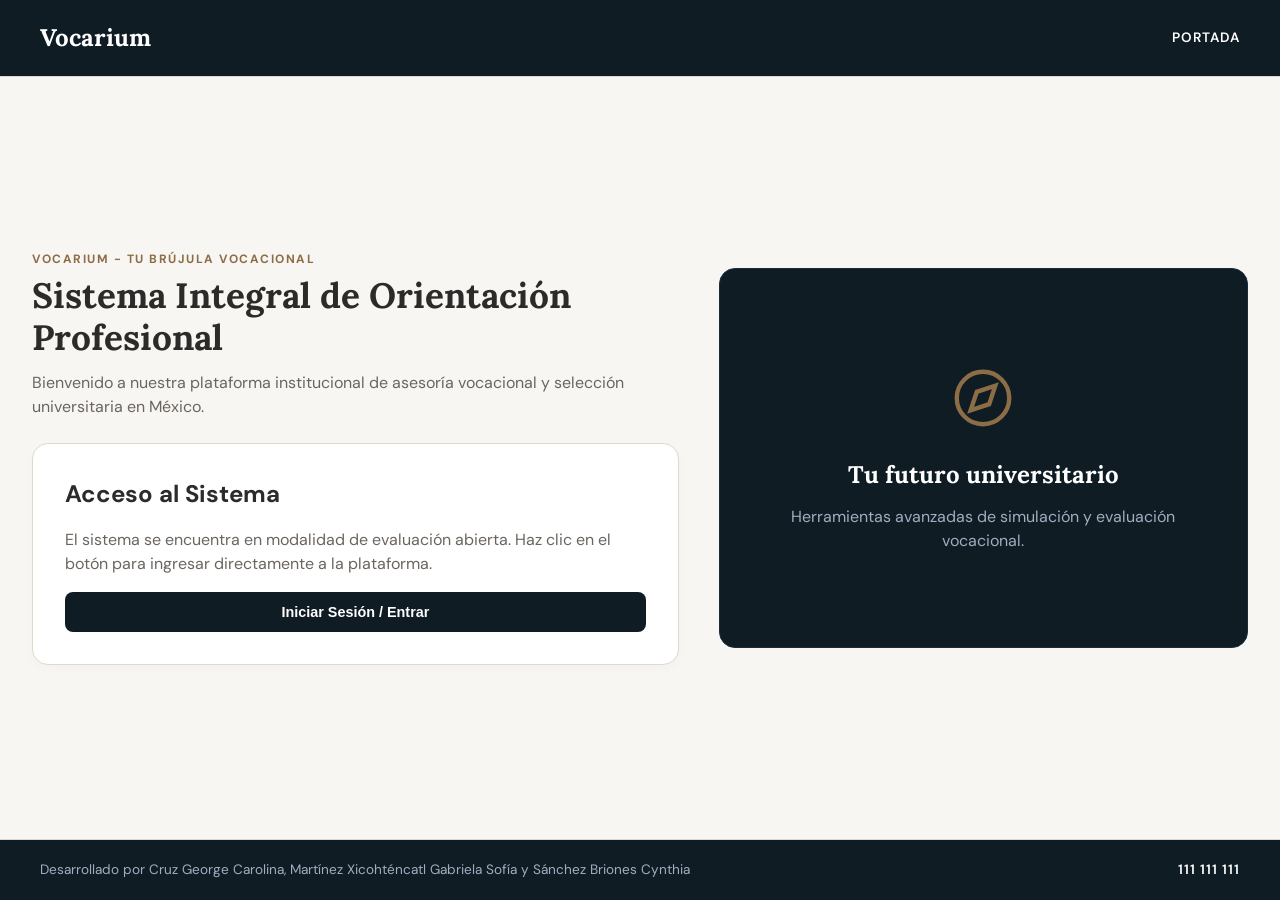
==== index.html @ 5489556d "Actualización para validaciones y el formulario" ====
<!DOCTYPE html>
<html lang="es">
<head>
    <meta charset="UTF-8">
    <meta name="viewport" content="width=device-width, initial-scale=1.0">
    <title>Vocarium - Tu Brújula Vocacional</title>
    <link rel="preconnect" href="https://fonts.googleapis.com">
    <link rel="preconnect" href="https://fonts.gstatic.com" crossorigin>
    <link href="https://fonts.googleapis.com/css2?family=DM+Sans:wght@400;500;700&family=Lora:wght@500;600;700&display=swap" rel="stylesheet">
    <link rel="stylesheet" href="VocariumCompleto.css">
    <style>
        .boton-opcion {
            width: 100%;
            padding: 12px 16px;
            background-color: #ffffff;
            border: 1px solid #e2dcd5;
            border-radius: 8px;
            font-size: 0.9rem;
            color: #0f1c24;
            cursor: pointer;
            text-align: left;
            transition: all 0.2s ease;
            outline: none;
        }

        .boton-opcion:hover {
            border-color: #8c6d46;
            background-color: #faf8f5;
        }

        .boton-opcion.activo {
            border: 2px solid #8c6d46 !important;
            background-color: #f5efe6 !important;
            color: #0f1c24 !important;
            font-weight: bold;
        }

        .cuadricula-opciones {
            display: grid;
            grid-template-columns: 1fr 1fr;
            gap: 12px;
            margin-top: 12px;
        }

        @media (max-width: 600px) {
            .cuadricula-opciones {
                grid-template-columns: 1fr;
            }
        }

        .grupo-formulario-oscuro {
            margin-bottom: 1rem;
            text-align: left;
        }
        .grupo-formulario-oscuro label {
            display: block;
            font-size: 0.75rem;
            text-transform: uppercase;
            letter-spacing: 1px;
            margin-bottom: 0.35rem;
            color: #cbd5e1;
            font-weight: 600;
        }
        .grupo-formulario-oscuro input, .grupo-formulario-oscuro select {
            width: 100%;
            padding: 0.7rem 0.9rem;
            background-color: rgba(255, 255, 255, 0.07);
            border: 1px solid rgba(255, 255, 255, 0.15);
            border-radius: 8px;
            font-size: 0.9rem;
            color: #ffffff;
            outline: none;
            box-sizing: border-box;
        }
        .grupo-formulario-oscuro select option {
            background-color: #0f1c24;
            color: #ffffff;
        }
        .boton-filtrar {
            background-color: #8c6d46;
            color: #ffffff;
            border: none;
            width: 100%;
            padding: 0.8rem;
            border-radius: 8px;
            font-size: 0.9rem;
            font-weight: 600;
            cursor: pointer;
            margin-top: 0.5rem;
        }

        .tarjeta-oscura-investigar {
            background-color: #0f1c24;
            color: #ffffff;
            border-radius: 16px;
            padding: 2rem;
            border: 1px solid #1a2d3d;
        }

        .lista-uni-oscura {
            list-style: none;
            padding: 0;
            margin-top: 1.5rem;
        }

        .lista-uni-oscura li {
            padding: 0.8rem 0;
            border-bottom: 1px solid rgba(255, 255, 255, 0.1);
            font-size: 0.9rem;
            color: #ffffff;
            display: flex;
            align-items: center;
            justify-content: space-between;
        }

        .lista-uni-oscura li::before {
            content: "•";
            color: #8c6d46;
            font-weight: bold;
            display: inline-block; 
            width: 1em;
            margin-right: 0.2em;
        }

        .etiqueta-tipo {
            font-size: 0.75rem;
            padding: 2px 8px;
            border-radius: 4px;
            font-weight: 600;
        }
        .etiqueta-publica { background-color: rgba(46, 125, 50, 0.2); color: #81c784; }
        .etiqueta-privada { background-color: rgba(156, 39, 176, 0.2); color: #ce93d8; }
        
        .mensaje-error {
            color: #ff6b6b;
            font-size: 0.8rem;
            margin-top: 0.3rem;
            display: block;
        }
    </style>
</head>
<body>

    <section id="vista-portada" class="section-wrapper">
        <header class="header">
            <div class="header-logo">Vocarium</div>
            <div class="header-nav">PORTADA</div>
        </header>
        <main class="container-centered container-split">
            <div>
                <p class="subtitle">VOCARIUM - TU BRÚJULA VOCACIONAL</p>
                <h1 class="main-title">Sistema Integral de Orientación Profesional</h1>
                <p class="description">Bienvenido a nuestra plataforma institucional de asesoría vocacional y selección universitaria en México.</p>
                
                <div class="card">
                    <h2 style="margin-bottom: 1rem;">Acceso al Sistema</h2>
                    <p class="description" style="margin-bottom: 1rem;">El sistema se encuentra en modalidad de evaluación abierta. Haz clic en el botón para ingresar directamente a la plataforma.</p>
                    <button type="button" class="btn btn-primary" id="boton-ingresar-portada" style="width: 100%;">Iniciar Sesión / Entrar</button>
                </div>
            </div>

            <div style="background-color: #0f1c24; color: white; border-radius: 16px; padding: 3rem 2rem; text-align: center; display: flex; flex-direction: column; align-items: center; justify-content: center; min-height: 380px; border: 1px solid #1a2d3d;">
                <svg viewBox="0 0 24 24" fill="none" stroke="#8c6d46" stroke-width="1.5" width="70" height="70" style="margin-bottom: 1.5rem;">
                    <circle cx="12" cy="12" r="9"></circle>
                    <polygon points="16.24 7.76 14.12 14.12 7.76 16.24 9.88 9.88 16.24 7.76"></polygon>
                </svg>
                <h3 style="font-family: var(--font-serif); font-size: 1.5rem; margin-bottom: 0.75rem;">Tu futuro universitario</h3>
                <p class="description" style="color: #a0aec0; margin-bottom: 0;">Herramientas avanzadas de simulación y evaluación vocacional.</p>
            </div>
        </main>
        
        <footer class="footer">
            <div class="footer-credits">Desarrollado por Cruz George Carolina, Martínez Xicohténcatl Gabriela Sofía y Sánchez Briones Cynthia</div>
            <div class="footer-info">111 111 111</div>
        </footer>
    </section>

    <section id="vista-conocenos" class="section-wrapper hidden">
        <header class="header">
            <div class="header-logo">Vocarium</div>
            <div class="header-nav">ACERCA DE VOCARIUM</div>
        </header>

        <main class="container-centered container-split">
            <div>
                <p class="subtitle">CONÓCENOS</p>
                <h1 class="main-title">Orientación vocacional estratégica para tu futuro</h1>
                <p class="description">Vocarium es una plataforma diseñada para guiar a los estudiantes en la toma de decisiones académicas y profesionales. Combinamos la evaluación de competencias individuales con una amplia base de datos sobre la oferta superior en México.</p>
                
                <div class="card" style="margin-bottom: 1.5rem;">
                    <h3 style="margin-bottom: 0.5rem; color: #8c6d46;">Nuestra Misión</h3>
                    <p style="font-size: 0.95rem; color: var(--text-main);">Empoderar a los jóvenes para elegir carreras alineadas con su verdadera vocación, optimizando su preparación y maximizando sus oportunidades de admisión.</p>
                </div>

                <button type="button" class="btn btn-primary" id="boton-iniciar-menu" style="padding: 0.9rem 2rem;">Ingresar al Menú de Servicios &rarr;</button>
            </div>

            <div style="display: grid; gap: 1rem;">
                <div class="card" style="border-left: 4px solid #8c6d46;">
                    <h4>1. Test Vocacional Inteligente</h4>
                    <p class="description" style="margin-bottom: 0; font-size: 0.85rem;">Evalúa tus afinidades analíticas, creativas, sociales, jurídicas y directivas.</p>
                </div>
                <div class="card" style="border-left: 4px solid #8c6d46;">
                    <h4>2. Oferta Pública y Privada</h4>
                    <p class="description" style="margin-bottom: 0; font-size: 0.85rem;">Explora opciones acordes a tu presupuesto, estado y modalidad.</p>
                </div>
                <div class="card" style="border-left: 4px solid #8c6d46;">
                    <h4>3. Simulador de Admisión</h4>
                    <p class="description" style="margin-bottom: 0; font-size: 0.85rem;">Calcula tu puntaje ponderado para planificar tu ingreso a la universidad.</p>
                </div>
            </div>
        </main>

        <footer class="footer">
            <div class="footer-credits">Desarrollado por Cruz George Carolina, Martínez Xicohténcatl Gabriela Sofía y Sánchez Briones Cynthia</div>
            <div class="footer-info">111 111 111</div>
        </footer>
    </section>

    <section id="vista-menu" class="section-wrapper hidden">
        <header class="header">
            <div class="header-logo" id="logo-menu">Vocarium</div>
            <div class="header-nav">MENÚ DE SERVICIOS</div>
        </header>

        <nav class="sub-navbar">
            <button class="nav-item active" data-destino="menu">Inicio</button>
            <button class="nav-item" data-destino="test">Test Vocacional</button>
            <button class="nav-item" data-destino="resultados">Resultados y Perfil</button>
            <button class="nav-item" data-destino="formulario-universidades">Buscador Universitario</button>
            <button class="nav-item" data-destino="simulador">Simulador y Promedio</button>
        </nav>

        <main class="container-centered" style="flex-direction: column; align-items: stretch;">
            <div style="text-align: center; margin-bottom: 2rem;">
                <p class="subtitle">BIENVENIDO A VOCARIUM</p>
                <h1 class="main-title">¿Qué te gustaría hacer hoy?</h1>
            </div>
            
            <div class="option-cards">
                <div class="option-card" id="tarjeta-ir-test">
                    <div class="card-badge">1</div>
                    <div class="card-info">
                        <h3>Explora y construye tu perfil</h3>
                        <p>Realiza el cuestionario vocacional guiado para identificar tus áreas afines.</p>
                    </div>
                    <div>&rarr;</div>
                </div>

                <div class="option-card" id="tarjeta-ir-buscador">
                    <div class="card-badge">2</div>
                    <div class="card-info">
                        <h3>Explora universidades y oferta superior</h3>
                        <p>Filtra universidades públicas y privadas con nuestro formulario avanzado.</p>
                    </div>
                    <div>&rarr;</div>
                </div>

                <div class="option-card" id="tarjeta-ir-simulador">
                    <div class="card-badge">3</div>
                    <div class="card-info">
                        <h3>Mi Ruta y Calculadora de Admisión</h3>
                        <p>Simula tu puntaje ponderado de admisión y conoce su importancia.</p>
                    </div>
                    <div>&rarr;</div>
                </div>
            </div>
        </main>

        <footer class="footer">
            <div class="footer-credits">Desarrollado por Cruz George Carolina, Martínez Xicohténcatl Gabriela Sofía y Sánchez Briones Cynthia</div>
            <div class="footer-info">111 111 111</div>
        </footer>
    </section>

    <section id="vista-test" class="section-wrapper hidden">
        <header class="header">
            <div class="header-logo">Vocarium</div>
            <div class="header-nav">TEST VOCACIONAL</div>
        </header>

        <nav class="sub-navbar">
            <button class="nav-item" data-destino="menu">Inicio</button>
            <button class="nav-item active" data-destino="test">Test Vocacional</button>
            <button class="nav-item" data-destino="resultados">Resultados y Perfil</button>
            <button class="nav-item" data-destino="formulario-universidades">Buscador Universitario</button>
            <button class="nav-item" data-destino="simulador">Simulador y Promedio</button>
        </nav>

        <main class="container-centered container-split">
            <div>
                <div class="progreso-container" style="margin-bottom: 20px;">
                    <span class="progreso-text" id="texto-progreso">Paso 1 de 5</span>
                    <div class="barra-bg" style="height: 6px; background: #e2dcd5; border-radius: 3px; margin-top: 5px;">
                        <div class="barra-fill" id="barra-progreso" style="width: 20%; height: 100%; background: #8c6d46; border-radius: 3px; transition: width 0.3s;"></div>
                    </div>
                </div>

                <form id="formulario-test" onsubmit="return false;">
                    <div class="test-step" id="paso-test-1">
                        <div class="question-card">
                            <span class="subtitle">PREGUNTA 1 DE 10</span>
                            <h3>¿Qué tipo de actividades disfrutas realizar más en tu tiempo libre?</h3>
                            <div class="cuadricula-opciones">
                                <button type="button" class="boton-opcion" data-pregunta="1" data-valor="I">Construir o reparar objetos mecánicos/electrónicos</button>
                                <button type="button" class="boton-opcion" data-pregunta="1" data-valor="A">Diseñar contenido visual, escribir o pintar</button>
                                <button type="button" class="boton-opcion" data-pregunta="1" data-valor="S">Aconsejar, colaborar o enseñar a otros</button>
                                <button type="button" class="boton-opcion" data-pregunta="1" data-valor="C">Organizar archivos, datos o esquemas</button>
                            </div>
                        </div>
                        <div class="question-card">
                            <span class="subtitle">PREGUNTA 2 DE 10</span>
                            <h3>¿Cuál de las siguientes áreas despierta mayor curiosidad en ti?</h3>
                            <div class="cuadricula-opciones">
                                <button type="button" class="boton-opcion" data-pregunta="2" data-valor="I">Ciencia, investigación e informática</button>
                                <button type="button" class="boton-opcion" data-pregunta="2" data-valor="S">Salud, psicología y bien social</button>
                                <button type="button" class="boton-opcion" data-pregunta="2" data-valor="E">Liderazgo, finanzas y emprendimiento</button>
                                <button type="button" class="boton-opcion" data-pregunta="2" data-valor="J">Leyes, justicia y normatividad social</button>
                            </div>
                        </div>
                    </div>

                    <div class="test-step hidden" id="paso-test-2">
                        <div class="question-card">
                            <span class="subtitle">PREGUNTA 3 DE 10</span>
                            <h3>¿Cuál dirías que es tu mayor fortaleza personal?</h3>
                            <div class="cuadricula-opciones">
                                <button type="button" class="boton-opcion" data-pregunta="3" data-valor="I">Razonamiento lógico y analítico</button>
                                <button type="button" class="boton-opcion" data-pregunta="3" data-valor="A">Pensamiento creativo e innovación</button>
                                <button type="button" class="boton-opcion" data-pregunta="3" data-valor="J">Argumentación, defensa de causas y elocuencia</button>
                                <button type="button" class="boton-opcion" data-pregunta="3" data-valor="E">Capacidad de persuasión y negociación</button>
                            </div>
                        </div>
                        <div class="question-card">
                            <span class="subtitle">PREGUNTA 4 DE 10</span>
                            <h3>¿En qué entorno de trabajo te sentirías más cómodo?</h3>
                            <div class="cuadricula-opciones">
                                <button type="button" class="boton-opcion" data-pregunta="4" data-valor="I">Un laboratorio o centro de cómputo</button>
                                <button type="button" class="boton-opcion" data-pregunta="4" data-valor="S">Trabajo comunitario o en contacto constante con personas</button>
                                <button type="button" class="boton-opcion" data-pregunta="4" data-valor="J">Tribunales, despachos jurídicos o notarías</button>
                                <button type="button" class="boton-opcion" data-pregunta="4" data-valor="A">Estudio creativo o taller independiente</button>
                            </div>
                        </div>
                    </div>

                    <div class="test-step hidden" id="paso-test-3">
                        <div class="question-card">
                            <span class="subtitle">PREGUNTA 5 DE 10</span>
                            <h3>¿Qué impacto principal deseas generar profesionalmente?</h3>
                            <div class="cuadricula-opciones">
                                <button type="button" class="boton-opcion" data-pregunta="5" data-valor="I">Desarrollar soluciones tecnológicas avanzadas</button>
                                <button type="button" class="boton-opcion" data-pregunta="5" data-valor="S">Mejorar la calidad de vida de grupos vulnerables</button>
                                <button type="button" class="boton-opcion" data-pregunta="5" data-valor="J">Garantizar la equidad, contratos justos y el estado de derecho</button>
                                <button type="button" class="boton-opcion" data-pregunta="5" data-valor="A">Expresar ideas culturales e inspirar a la sociedad</button>
                            </div>
                        </div>
                        <div class="question-card">
                            <span class="subtitle">PREGUNTA 6 DE 10</span>
                            <h3>¿Qué tipo de problemas te motiva más resolver?</h3>
                            <div class="cuadricula-opciones">
                                <button type="button" class="boton-opcion" data-pregunta="6" data-valor="I">Desafíos matemáticos, algorítmicos o técnicos complejos</button>
                                <button type="button" class="boton-opcion" data-pregunta="6" data-valor="J">Controversias legales, interpretación de códigos y litigios</button>
                                <button type="button" class="boton-opcion" data-pregunta="6" data-valor="E">Conflictos comerciales, toma de decisiones y ventas</button>
                                <button type="button" class="boton-opcion" data-pregunta="6" data-valor="S">Problemáticas emocionales, comunitarias o educativas</button>
                            </div>
                        </div>
                    </div>

                    <div class="test-step hidden" id="paso-test-4">
                        <div class="question-card">
                            <span class="subtitle">PREGUNTA 7 DE 10</span>
                            <h3>¿Qué herramienta te resulta más fascinante utilizar diariamente?</h3>
                            <div class="cuadricula-opciones">
                                <button type="button" class="boton-opcion" data-pregunta="7" data-valor="I">Lenguajes de programación, software de simulación o datos</button>
                                <button type="button" class="boton-opcion" data-pregunta="7" data-valor="A">Edición gráfica, cámaras, instrumentos musicales o bocetos</button>
                                <button type="button" class="boton-opcion" data-pregunta="7" data-valor="J">Códigos civiles, constituciones y expedientes normativos</button>
                                <button type="button" class="boton-opcion" data-pregunta="7" data-valor="S">Dinámicas grupales, material didáctico e investigación social</button>
                            </div>
                        </div>
                        <div class="question-card">
                            <span class="subtitle">PREGUNTA 8 DE 10</span>
                            <h3>¿Cómo te gustaría ser reconocido en tu área profesional?</h3>
                            <div class="cuadricula-opciones">
                                <button type="button" class="boton-opcion" data-pregunta="8" data-valor="I">Por innovar tecnológicamente o aportar nuevo conocimiento científico</button>
                                <button type="button" class="boton-opcion" data-pregunta="8" data-valor="J">Por impartir justicia imparcial y defender los derechos humanos</button>
                                <button type="button" class="boton-opcion" data-pregunta="8" data-valor="E">Por dirigir organizaciones exitosas y emprendimientos de alto impacto</button>
                                <button type="button" class="boton-opcion" data-pregunta="8" data-valor="S">Por la vocación de servicio y huella positiva en la comunidad</button>
                            </div>
                        </div>
                    </div>

                    <div class="test-step hidden" id="paso-test-5">
                        <div class="question-card">
                            <span class="subtitle">PREGUNTA 9 DE 10</span>
                            <h3>¿Qué tipo de lectura prefieres en tu día a día?</h3>
                            <div class="cuadricula-opciones">
                                <button type="button" class="boton-opcion" data-pregunta="9" data-valor="I">Artículos científicos y manuales técnicos</button>
                                <button type="button" class="boton-opcion" data-pregunta="9" data-valor="J">Leyes, jurisprudencia y casos de estudio legales</button>
                                <button type="button" class="boton-opcion" data-pregunta="9" data-valor="A">Novelas, ensayos literarios o revistas de diseño</button>
                                <button type="button" class="boton-opcion" data-pregunta="9" data-valor="E">Libros de economía, liderazgo y finanzas corporativas</button>
                            </div>
                        </div>
                        <div class="question-card">
                            <span class="subtitle">PREGUNTA 10 DE 10</span>
                            <h3>¿Cuál es tu enfoque ideal para mediar un desacuerdo?</h3>
                            <div class="cuadricula-opciones">
                                <button type="button" class="boton-opcion" data-pregunta="10" data-valor="J">Apegándose estrictamente a la normatividad y acuerdos vigentes</button>
                                <button type="button" class="boton-opcion" data-pregunta="10" data-valor="S">Buscando la conciliación empática y el entendimiento mutuo</button>
                                <button type="button" class="boton-opcion" data-pregunta="10" data-valor="E">Negociando intereses comerciales para un beneficio mutuo</button>
                                <button type="button" class="boton-opcion" data-pregunta="10" data-valor="I">Analizando los datos cuantitativos del problema de forma objetiva</button>
                            </div>
                        </div>
                    </div>

                    <div class="actions-row">
                        <button type="button" class="btn btn-secondary" id="boton-anterior-paso" style="visibility: hidden;">Anterior</button>
                        <button type="button" class="btn btn-primary" id="boton-siguiente-paso">Siguiente &rarr;</button>
                    </div>
                </form>
            </div>

            <div class="results-sidebar">
                <span class="subtitle">EXPLORACIÓN GUIADA</span>
                <h3 style="margin-top: 0.5rem; color: #fff;">Cuestionario Vocacional</h3>
                <p class="description" style="color: #cbd5e1;">Responde las preguntas para perfilar áreas científicas, artísticas, sociales, jurídicas o empresariales.</p>
            </div>
        </main>

        <footer class="footer">
            <div class="footer-credits">Desarrollado por Cruz George Carolina, Martínez Xicohténcatl Gabriela Sofía y Sánchez Briones Cynthia</div>
            <div class="footer-info">111 111 111</div>
        </footer>
    </section>

    <section id="vista-resultados" class="section-wrapper hidden">
        <header class="header">
            <div class="header-logo" id="logo-resultados">Vocarium</div>
            <div class="header-nav">RESULTADOS</div>
        </header>

        <nav class="sub-navbar">
            <button class="nav-item" data-destino="menu">Inicio</button>
            <button class="nav-item" data-destino="test">Test Vocacional</button>
            <button class="nav-item active" data-destino="resultados">Resultados y Perfil</button>
            <button class="nav-item" data-destino="formulario-universidades">Buscador Universitario</button>
            <button class="nav-item" data-destino="simulador">Simulador y Promedio</button>
        </nav>

        <main class="container-centered" style="flex-direction: column; align-items: stretch; max-width: 900px;">
            <div>
                <p class="subtitle">PERFIL VOCACIONAL OBTENIDO</p>
                <h1 class="main-title" id="titulo-area-resultado">Perfil Social y Humanístico</h1>
                <p class="description" id="descripcion-area-resultado" style="font-size: 1.1rem;">Sobresales en la empatía, la enseñanza, la atención médica o la asistencia comunitaria.</p>

                <div class="card" style="margin-bottom: 2rem;">
                    <h3>Carreras recomendadas para tu perfil</h3>
                    <p style="font-size: 1.3rem; font-weight: 700; color: var(--accent-brown); margin: 0.5rem 0;" id="titulo-carrera-resultado">Psicología / Enfermería / Trabajo Social / Pedagogía</p>
                    <p class="description" id="compatibilidad-resultado" style="margin-bottom: 0;">Análisis detallado de afinidad obtenido a partir de tus respuestas institucionales.</p>
                </div>

                <div style="display: flex; gap: 1rem; flex-wrap: wrap;">
                    <button type="button" class="btn btn-secondary" id="boton-repetir-test" style="flex: 1;">Repetir Test</button>
                    <button type="button" class="btn btn-primary" id="boton-ir-buscador-desde-resultados" style="flex: 1;">Ir al Formulario de Universidades &rarr;</button>
                    <button type="button" class="btn btn-primary" id="boton-ir-simulador-desde-resultados" style="flex: 1;">Ir al Simulador &rarr;</button>
                </div>
            </div>
        </main>

        <footer class="footer">
            <div class="footer-credits">Desarrollado por Cruz George Carolina, Martínez Xicohténcatl Gabriela Sofía y Sánchez Briones Cynthia</div>
            <div class="footer-info">111 111 111</div>
        </footer>
    </section>

    <section id="vista-formulario-universidades" class="section-wrapper hidden">
        <header class="header">
            <div class="header-logo" id="logo-formulario">Vocarium</div>
            <div class="header-nav">BUSCADOR UNIVERSITARIO</div>
        </header>

        <nav class="sub-navbar">
            <button class="nav-item" data-destino="menu">Inicio</button>
            <button class="nav-item" data-destino="test">Test Vocacional</button>
            <button class="nav-item" data-destino="resultados">Resultados y Perfil</button>
            <button class="nav-item active" data-destino="formulario-universidades">Buscador Universitario</button>
            <button class="nav-item" data-destino="simulador">Simulador y Promedio</button>
        </nav>

        <main class="container-centered container-split">
            <div>
                <p class="subtitle">FILTRADO DE INSTITUCIONES</p>
                <h1 class="main-title">Formulario Avanzado de Selección</h1>
                <p class="description">Utiliza este formulario validado para encontrar las opciones académicas ideales según tus criterios específicos de ubicación, presupuesto y tipo de institución.</p>
                <div class="card" style="background-color: #0f1c24; color: #ffffff; border: 1px solid #1a2d3d;">
                    <h3 style="color: #8c6d46; margin-bottom: 0.5rem;">Criterios de Validación</h3>
                    <p class="description" style="color: #cbd5e1; font-size: 0.9rem; margin-bottom: 0;">El campo de correo requiere formato institucional válido (ejemplo@correo.com) y el presupuesto mensual debe ser un valor numérico mayor a $500 pesos.</p>
                </div>
            </div>

            <div class="results-sidebar">
                <span class="subtitle">FORMULARIO INSTITUCIONAL</span>
                <h3 style="margin-top: 0.5rem; margin-bottom: 1rem;">Parámetros de Búsqueda</h3>
                
                <form id="formulario-filtros-avanzado" novalidate>
                    <div class="grupo-formulario-oscuro">
                        <label for="campo-correo-aspirante">Correo de Contacto (Validación de formato)</label>
                        <input type="text" id="campo-correo-aspirante" placeholder="nombre@correo.com" required>
                        <span id="error-correo" class="mensaje-error hidden">Por favor ingresa un correo electrónico válido (ej. usuario@dominio.com).</span>
                    </div>

                    <div class="grupo-formulario-oscuro">
                        <label for="campo-presupuesto">Presupuesto Mensual Mínimo ($ MXN) [Validación > $500]</label>
                        <input type="number" id="campo-presupuesto" placeholder="Ej. 2500" required>
                        <span id="error-presupuesto" class="mensaje-error hidden">El presupuesto debe ser un número válido mayor a $500 MXN.</span>
                    </div>

                    <div class="grupo-formulario-oscuro">
                        <label>Tipo de Institución (Casilla de verificación)</label>
                        <div style="display: flex; gap: 1rem; margin-top: 0.3rem;">
                            <label style="font-weight: normal; font-size: 0.85rem; cursor: pointer;"><input type="checkbox" id="check-publica" checked> Pública</label>
                            <label style="font-weight: normal; font-size: 0.85rem; cursor: pointer;"><input type="checkbox" id="check-privada" checked> Privada</label>
                        </div>
                    </div>

                    <div class="grupo-formulario-oscuro">
                        <label>Modalidad de Estudio (Botones Radio)</label>
                        <div style="display: flex; gap: 1rem; margin-top: 0.3rem;">
                            <label style="font-weight: normal; font-size: 0.85rem; cursor: pointer;"><input type="radio" name="radio-modalidad" value="Presencial" checked> Presencial</label>
                            <label style="font-weight: normal; font-size: 0.85rem; cursor: pointer;"><input type="radio" name="radio-modalidad" value="En línea"> En línea</label>
                        </div>
                    </div>

                    <div class="grupo-formulario-oscuro">
                        <label for="lista-region">Selecciona tu Región</label>
                        <select id="lista-region" required>
                            <option value="Centro">Región Centro (CDMX, Edomex, Puebla, Tlaxcala, etc.)</option>
                            <option value="Norte">Región Norte (Nuevo León, Chihuahua, etc.)</option>
                            <option value="Occidente">Región Occidente (Jalisco, Guanajuato, etc.)</option>
                            <option value="Sur-Sureste">Región Sur / Sureste (Veracruz, Oaxaca, Yucatán, etc.)</option>
                        </select>
                    </div>

                    <div class="grupo-formulario-oscuro">
                        <label for="lista-estado">Selecciona el Estado</label>
                        <select id="lista-estado" required>
                        </select>
                    </div>

                    <button type="submit" class="boton-filtrar">Ejecutar Búsqueda Validada</button>
                </form>
            </div>
        </main>

        <footer class="footer">
            <div class="footer-credits">Desarrollado por Cruz George Carolina, Martínez Xicohténcatl Gabriela Sofía y Sánchez Briones Cynthia</div>
            <div class="footer-info">111 111 111</div>
        </footer>
    </section>

    <section id="vista-resultados-universidades" class="section-wrapper hidden">
        <header class="header">
            <div class="header-logo">Vocarium</div>
            <div class="header-nav">RESULTADOS DE BÚSQUEDA</div>
        </header>

        <nav class="sub-navbar">
            <button class="nav-item" data-destino="menu">Inicio</button>
            <button class="nav-item" data-destino="test">Test Vocacional</button>
            <button class="nav-item" data-destino="resultados">Resultados y Perfil</button>
            <button class="nav-item active" data-destino="formulario-universidades">Buscador Universitario</button>
            <button class="nav-item" data-destino="simulador">Simulador y Promedio</button>
        </nav>

        <main class="container-centered container-split">
            <div>
                <p class="subtitle">OFERTA ACADÉMICA ENCONTRADA</p>
                <h1 class="main-title">Instituciones Recomendadas</h1>
                <p class="description" id="texto-filtros-aplicados" style="margin-bottom: 1.5rem;"></p>

                <div class="actions-row">
                    <button type="button" class="btn btn-secondary" id="boton-regresar-formulario">&larr; Modificar Formulario</button>
                </div>
            </div>

            <div class="tarjeta-oscura-investigar">
                <span class="subtitle" style="color: #8c6d46; text-transform: uppercase; letter-spacing: 1.5px; font-size: 0.75rem; font-weight: bold;">RESULTADOS</span>
                <h2 style="font-family: 'Lora', serif; font-size: 1.6rem; margin-top: 0.4rem; margin-bottom: 1.2rem; font-weight: normal; color: #ffffff;" id="titulo-estado-resultados">Universidades disponibles</h2>
                
                <ul class="lista-uni-oscura" id="lista-universidades-encontradas">
                </ul>
            </div>
        </main>

        <footer class="footer">
            <div class="footer-credits">Desarrollado por Cruz George Carolina, Martínez Xicohténcatl Gabriela Sofía y Sánchez Briones Cynthia</div>
            <div class="footer-info">111 111 111</div>
        </footer>
    </section>

    <section id="vista-simulador" class="section-wrapper hidden">
        <header class="header">
            <div class="header-logo" id="logo-simulador">Vocarium</div>
            <div class="header-nav">SIMULADOR Y PROMEDIO</div>
        </header>

        <nav class="sub-navbar">
            <button class="nav-item" data-destino="menu">Inicio</button>
            <button class="nav-item" data-destino="test">Test Vocacional</button>
            <button class="nav-item" data-destino="resultados">Resultados y Perfil</button>
            <button class="nav-item" data-destino="formulario-universidades">Buscador Universitario</button>
            <button class="nav-item active" data-destino="simulador">Simulador y Promedio</button>
        </nav>

        <main class="container-centered container-split">
            <div>
                <p class="subtitle">SEGUIMIENTO DE ADMISIÓN</p>
                <h1 class="main-title">¿Por qué es importante conocer tu Promedio Ponderado?</h1>
                <p class="description">En instituciones públicas de alta demanda como la <strong>UAM (Universidad Autónoma Metropolitana)</strong>, el IPN o la UNAM, el ingreso no depende únicamente del examen de admisión. Se utiliza un sistema de ponderación donde el promedio de bachillerato (generalmente un 40% a 50%) se combina con el puntaje obtenido en la evaluación de conocimientos (el porcentaje restante).</p>
                <p class="description">Conocer y simular esta ponderación te permite anticipar si tu promedio actual es competitivo para la carrera y universidad de tu elección.</p>
            </div>

            <div class="card">
                <h3 style="margin-bottom: 1rem;">Calculadora de Puntaje Ponderado</h3>
                <form id="formulario-calculadora" novalidate>
                    <div class="form-group">
                        <label for="campo-promedio">Promedio General de Bachillerato (0 - 10):</label>
                        <input type="number" id="campo-promedio" min="0" max="10" step="0.1" value="8.5" required>
                    </div>
                    <div class="form-group">
                        <label for="campo-examen">Puntaje estimado en Examen de Admisión (0 - 100 pts):</label>
                        <input type="number" id="campo-examen" min="0" max="100" step="1" value="80" required>
                    </div>
                    <button type="button" class="btn btn-primary" id="boton-calcular-puntaje" style="width: 100%;">Calcular Puntaje Final</button>
                </form>

                <div class="calc-box">
                    <p class="subtitle">RESULTADO CALCULADO</p>
                    <div class="calc-result" id="resultado-calculado">Puntaje Ponderado: 82.00 / 100</div>
                    <p style="font-size: 0.8rem; color: var(--text-muted); margin-top: 0.5rem;">Fórmula aplicada: (Promedio × 10 × 0.40) + (Examen × 0.60)</p>
                </div>
            </div>
        </main>

        <footer class="footer">
            <div class="footer-credits">Desarrollado por Cruz George Carolina, Martínez Xicohténcatl Gabriela Sofía y Sánchez Briones Cynthia</div>
            <div class="footer-info">111 111 111</div>
        </footer>
    </section>

    <script>
        const vistaPortada = document.getElementById('vista-portada');
        const vistaConocenos = document.getElementById('vista-conocenos');
        const vistaMenu = document.getElementById('vista-menu');
        const vistaTest = document.getElementById('vista-test');
        const vistaResultados = document.getElementById('vista-resultados');
        const vistaFormularioUniversidades = document.getElementById('vista-formulario-universidades');
        const vistaResultadosUniversidades = document.getElementById('vista-resultados-universidades');
        const vistaSimulador = document.getElementById('vista-simulador');

        const botonIngresarPortada = document.getElementById('boton-ingresar-portada');
        const botonIniciarMenu = document.getElementById('boton-iniciar-menu');

        if (botonIngresarPortada) {
            botonIngresarPortada.addEventListener('click', () => {
                cambiarVistaGlobal(vistaConocenos);
            });
        }

        if (botonIniciarMenu) {
            botonIniciarMenu.addEventListener('click', () => {
                cambiarVistaGlobal(vistaMenu);
            });
        }

        function cambiarVistaGlobal(vistaDestino) {
            vistaPortada.classList.add('hidden');
            vistaConocenos.classList.add('hidden');
            vistaMenu.classList.add('hidden');
            vistaTest.classList.add('hidden');
            vistaResultados.classList.add('hidden');
            vistaFormularioUniversidades.classList.add('hidden');
            vistaResultadosUniversidades.classList.add('hidden');
            vistaSimulador.classList.add('hidden');
            vistaDestino.classList.remove('hidden');
        }

        document.querySelectorAll('.sub-navbar button, .option-card, #logo-menu, #logo-resultados, #logo-formulario, #logo-simulador, #tarjeta-ir-test, #tarjeta-ir-buscador, #tarjeta-ir-simulador, #boton-ir-buscador-desde-resultados, #boton-ir-simulador-desde-resultados').forEach(elemento => {
            elemento.addEventListener('click', function() {
                const destino = this.getAttribute('data-destino') || this.id;
                if (destino === 'menu' || destino === 'logo-menu') cambiarVistaGlobal(vistaMenu);
                else if (destino === 'test' || destino === 'tarjeta-ir-test') cambiarVistaGlobal(vistaTest);
                else if (destino === 'resultados') cambiarVistaGlobal(vistaResultados);
                else if (destino === 'formulario-universidades' || destino === 'tarjeta-ir-buscador' || destino === 'boton-ir-buscador-desde-resultados') cambiarVistaGlobal(vistaFormularioUniversidades);
                else if (destino === 'simulador' || destino === 'tarjeta-ir-simulador' || destino === 'boton-ir-simulador-desde-resultados') cambiarVistaGlobal(vistaSimulador);
            });
        });

        let pasoActualTest = 1;
        const totalPasosTest = 5;
        const respuestasTest = {};
        const textoProgreso = document.getElementById('texto-progreso');
        const barraProgreso = document.getElementById('barra-progreso');
        const botonAnteriorPaso = document.getElementById('boton-anterior-paso');
        const botonSiguientePaso = document.getElementById('boton-siguiente-paso');

        document.querySelectorAll('.boton-opcion').forEach(boton => {
            boton.addEventListener('click', function() {
                const numeroPregunta = this.getAttribute('data-pregunta');
                const valorOpcion = this.getAttribute('data-valor');
                document.querySelectorAll(`.boton-opcion[data-pregunta="${numeroPregunta}"]`).forEach(b => b.classList.remove('activo'));
                this.classList.add('activo');
                respuestasTest[numeroPregunta] = valorOpcion;
            });
        });

        if (botonSiguientePaso) {
            botonSiguientePaso.addEventListener('click', () => {
                if (pasoActualTest < totalPasosTest) {
                    document.getElementById(`paso-test-${pasoActualTest}`).classList.add('hidden');
                    pasoActualTest++;
                    document.getElementById(`paso-test-${pasoActualTest}`).classList.remove('hidden');
                    actualizarInterfazTest();
                } else {
                    calcularResultadoTestCompleto();
                    cambiarVistaGlobal(vistaResultados);
                }
            });
        }

        if (botonAnteriorPaso) {
            botonAnteriorPaso.addEventListener('click', () => {
                if (pasoActualTest > 1) {
                    document.getElementById(`paso-test-${pasoActualTest}`).classList.add('hidden');
                    pasoActualTest--;
                    document.getElementById(`paso-test-${pasoActualTest}`).classList.remove('hidden');
                    actualizarInterfazTest();
                }
            });
        }

        function actualizarInterfazTest() {
            textoProgreso.textContent = `Paso ${pasoActualTest} de ${totalPasosTest}`;
            barraProgreso.style.width = `${(pasoActualTest / totalPasosTest) * 100}%`;
            botonAnteriorPaso.style.visibility = pasoActualTest === 1 ? 'hidden' : 'visible';
            botonSiguientePaso.textContent = pasoActualTest === totalPasosTest ? 'Ver Resultados' : 'Siguiente →';
        }

        function calcularResultadoTestCompleto() {
            const conteoPerfiles = { I:0, A:0, S:0, E:0, J:0 };
            Object.values(respuestasTest).forEach(val => { if (conteoPerfiles[val] !== undefined) conteoPerfiles[val]++; });
            
            let perfilMaximo = 'S';
            let conteoMaximo = -1;
            for (const clave in conteoPerfiles) {
                if (conteoPerfiles[clave] > conteoMaximo) {
                    conteoMaximo = conteoPerfiles[clave];
                    perfilMaximo = clave;
                }
            }

            const tituloArea = document.getElementById('titulo-area-resultado');
            const descripcionArea = document.getElementById('descripcion-area-resultado');
            const tituloCarrera = document.getElementById('titulo-carrera-resultado');
            const textoCompatibilidad = document.getElementById('compatibilidad-resultado');

            if (perfilMaximo === 'I') {
                tituloArea.textContent = 'Perfil Científico y Tecnológico';
                descripcionArea.textContent = 'Destacas en el análisis lógico, la informática, la investigación aplicada y la resolución de problemas técnicos complejos.';
                tituloCarrera.textContent = 'Ingeniería en Sistemas / Ciencia de Datos / Ciberseguridad';
                textoCompatibilidad.textContent = 'Afinidad analítica superior al 92% según tus respuestas técnicas.';
            } else if (perfilMaximo === 'A') {
                tituloArea.textContent = 'Perfil Creativo y Expresivo';
                descripcionArea.textContent = 'Tienes una fuerte inclinación hacia la innovación visual, la producción de contenidos, el diseño y la comunicación artística.';
                tituloCarrera.textContent = 'Diseño Digital / Arquitectura / Artes Visuales / Animación';
                textoCompatibilidad.textContent = 'Afinidad creativa superior al 90% según tus respuestas artísticas.';
            } else if (perfilMaximo === 'E') {
                tituloArea.textContent = 'Perfil Emprendedor y de Liderazgo';
                descripcionArea.textContent = 'Sobresales en la gestión de proyectos, visión estratégica, negocios y dirección de equipos multidisciplinarios.';
                tituloCarrera.textContent = 'Comercio Internacional / Administración / Finanzas / Marketing';
                textoCompatibilidad.textContent = 'Afinidad directiva superior al 94% según tus respuestas de liderazgo.';
            } else if (perfilMaximo === 'J') {
                tituloArea.textContent = 'Perfil Jurídico y Social';
                descripcionArea.textContent = 'Posees una marcada inclinación por la justicia, la argumentación legal, la defensa de los derechos y la normatividad social.';
                tituloCarrera.textContent = 'Derecho / Ciencias Políticas / Criminología / Relaciones Internacionales';
                textoCompatibilidad.textContent = 'Afinidad jurídica y normativa superior al 95% según tus respuestas.';
            } else {
                tituloArea.textContent = 'Perfil Social y Humanístico';
                descripcionArea.textContent = 'Sobresales en la empatía, la enseñanza, la atención a la salud y la asistencia comunitaria.';
                tituloCarrera.textContent = 'Psicología / Enfermería / Trabajo Social / Pedagogía';
                textoCompatibilidad.textContent = 'Afinidad humana superior al 93% según tus respuestas sociales.';
            }
        }

        const botonRepetirTest = document.getElementById('boton-repetir-test');
        if (botonRepetirTest) {
            botonRepetirTest.addEventListener('click', () => {
                pasoActualTest = 1;
                document.querySelectorAll('.test-step').forEach((paso, indice) => {
                    if (indice === 0) paso.classList.remove('hidden');
                    else paso.classList.add('hidden');
                });
                document.querySelectorAll('.boton-opcion').forEach(b => b.classList.remove('activo'));
                actualizarInterfazTest();
                cambiarVistaGlobal(vistaTest);
            });
        }

        const botonCalcularPuntaje = document.getElementById('boton-calcular-puntaje');
        if (botonCalcularPuntaje) {
            botonCalcularPuntaje.addEventListener('click', () => {
                const promedioBachillerato = parseFloat(document.getElementById('campo-promedio').value) || 0;
                const puntajeExamen = parseFloat(document.getElementById('campo-examen').value) || 0;
                const puntajeTotalFinal = (promedioBachillerato * 10 * 0.40) + (puntajeExamen * 0.60);
                document.getElementById('resultado-calculado').textContent = `Puntaje Ponderado: ${puntajeTotalFinal.toFixed(2)} / 100`;
            });
        }

        const baseRegionesEstados = {
            "Centro": ["Tlaxcala", "Puebla", "Ciudad de México", "Estado de México", "Hidalgo", "Morelos"],
            "Norte": ["Nuevo León", "Chihuahua", "Coahuila", "Sonora", "Baja California"],
            "Occidente": ["Jalisco", "Guanajuato", "Michoacán", "Querétaro", "Aguascalientes"],
            "Sur-Sureste": ["Veracruz", "Oaxaca", "Chiapas", "Yucatán", "Quintana Roo"]
        };

        const baseUniversidadesPorEstado = {
            "Tlaxcala": {
                publicas: ["Universidad Autónoma de Tlaxcala (UATx)", "Universidad Politécnica de Tlaxcala (UPTx)", "Instituto Tecnológico de Apizaco (ITA)"],
                privadas: ["Universidad del Valle de Tlaxcala (UVT)", "Universidad Anáhuac (Campus cercano)", "Universidad Alvart Tlaxcala"]
            },
            "Puebla": {
                publicas: ["Benemérita Universidad Autónoma de Puebla (BUAP)", "Instituto Tecnológico de Puebla (ITP)", "Universidad Politécnica de Puebla (UPP)"],
                privadas: ["Universidad de las Américas Puebla (UDLAP)", "Tecnológico de Monterrey (Campus Puebla)", "Universidad Iberoamericana Puebla", "UPAEP"]
            },
            "Ciudad de México": {
                publicas: ["Universidad Nacional Autónoma de México (UNAM)", "Instituto Politécnico Nacional (IPN)", "Universidad Autónoma Metropolitana (UAM)"],
                privadas: ["Universidad Anáhuac México", "Universidad Iberoamericana (IBERO)", "Instituto Tecnológico Autónomo de México (ITAM)", "Universidad La Salle"]
            },
            "Estado de México": {
                publicas: ["Universidad Autónoma del Estado de México (UAEMex)", "Tecnológico de Estudios Superiores de Monterrey (UAEM)"],
                privadas: ["Tecnológico de Monterrey (Campus Estado de México)", "Universidad Anáhuac Norte"]
            },
            "Jalisco": {
                publicas: ["Universidad de Guadalajara (UDG)", "Instituto Tecnológico de José Mario Molina"],
                privadas: ["Tecnológico de Monterrey (Campus Guadalajara)", "Universidad Panamericana (UP)", "ITESO"]
            },
            "Nuevo León": {
                publicas: ["Universidad Autónoma de Nuevo León (UANL)"],
                privadas: ["Tecnológico de Monterrey (Campus Monterrey)", "Universidad de Monterrey (UDEM)"]
            }
        };

        const selectorRegion = document.getElementById('lista-region');
        const selectorEstado = document.getElementById('lista-estado');

        function poblarEstadosSegunRegion(regionSeleccionada) {
            const listaEstados = baseRegionesEstados[regionSeleccionada] || [];
            selectorEstado.innerHTML = '';
            listaEstados.forEach(estadoTexto => {
                const optionElemento = document.createElement('option');
                optionElemento.value = estadoTexto;
                optionElemento.textContent = estadoTexto;
                selectorEstado.appendChild(optionElemento);
            });
        }

        if (selectorRegion) {
            selectorRegion.addEventListener('change', function() {
                poblarEstadosSegunRegion(this.value);
            });
            poblarEstadosSegunRegion("Centro");
        }

        const formularioFiltrosAvanzado = document.getElementById('formulario-filtros-avanzado');
        const botonRegresarFormulario = document.getElementById('boton-regresar-formulario');
        const textoFiltrosAplicados = document.getElementById('texto-filtros-aplicados');
        const listaUniversidadesEncontradas = document.getElementById('lista-universidades-encontradas');
        const tituloEstadoResultados = document.getElementById('titulo-estado-resultados');

        const campoCorreoAspirante = document.getElementById('campo-correo-aspirante');
        const campoPresupuesto = document.getElementById('campo-presupuesto');
        const errorCorreo = document.getElementById('error-correo');
        const errorPresupuesto = document.getElementById('error-presupuesto');

        if (formularioFiltrosAvanzado) {
            formularioFiltrosAvanzado.addEventListener('submit', function(evento) {
                evento.preventDefault();
                let formularioValido = true;

                const valorCorreo = campoCorreoAspirante.value.trim();
                const expresionRegularCorreo = /^[^\s@]+@[^\s@]+\.[^\s@]+$/;
                if (!expresionRegularCorreo.test(valorCorreo)) {
                    errorCorreo.classList.remove('hidden');
                    formularioValido = false;
                } else {
                    errorCorreo.classList.add('hidden');
                }

                const valorPresupuesto = parseFloat(campoPresupuesto.value);
                if (isNaN(valorPresupuesto) || valorPresupuesto <= 500) {
                    errorPresupuesto.classList.remove('hidden');
                    formularioValido = false;
                } else {
                    errorPresupuesto.classList.add('hidden');
                }

                if (!formularioValido) {
                    return;
                }

                const deseaPublica = document.getElementById('check-publica').checked;
                const deseaPrivada = document.getElementById('check-privada').checked;
                const modalidadSeleccionada = document.querySelector('input[name="radio-modalidad"]:checked').value;
                const regionElegida = selectorRegion.value;
                const estadoElegido = selectorEstado.value;

                cambiarVistaGlobal(vistaResultadosUniversidades);

                textoFiltrosAplicados.innerHTML = `Correo: <strong>${valorCorreo}</strong> | Región: <strong>${regionElegida}</strong> | Estado: <strong>${estadoElegido}</strong> | Modalidad: <strong>${modalidadSeleccionada}</strong> | Presupuesto mín: <strong>$${valorPresupuesto} MXN</strong>`;
                tituloEstadoResultados.textContent = `Universidades recomendadas en ${estadoElegido}`;

                let htmlUniversidades = '';
                const datosEstadoActual = baseUniversidadesPorEstado[estadoElegido] || {
                    publicas: [`Universidad Autónoma de ${estado}`, `Instituto Tecnológico de ${estado}`],
                    privadas: [`Universidad Privada de ${estado}`, `Centro Universitario ${estado}`]
                };

                if (deseaPublica) {
                    datosEstadoActual.publicas.forEach(uni => {
                        htmlUniversidades += `<li><span>${uni}</span> <span class="etiqueta-tipo etiqueta-publica">Pública</span></li>`;
                    });
                }

                if (deseaPrivada && valorPresupuesto >= 3000) {
                    datosEstadoActual.privadas.forEach(uni => {
                        htmlUniversidades += `<li><span>${uni}</span> <span class="etiqueta-tipo etiqueta-privada">Privada</span></li>`;
                    });
                }

                if (htmlUniversidades === '') {
                    htmlUniversidades = `<li><span>No se encontraron instituciones con los criterios de presupuesto y tipo seleccionados.</span></li>`;
                }

                listaUniversidadesEncontradas.innerHTML = htmlUniversidades;
            });
        }

        if (botonRegresarFormulario) {
            botonRegresarFormulario.addEventListener('click', function() {
                cambiarVistaGlobal(vistaFormularioUniversidades);
            });
        }
    </script>
</body>
</html>
---- VocariumCompleto.css ----
:root {
    --bg-primary: #f8f6f2;
    --bg-surface: #ffffff;
    --bg-card: #f2ede4;
    --text-main: #2d2b2a;
    --text-muted: #6b6560;
    --accent-brown: #8c6d46;
    --accent-hover: #6e5434;
    --accent-light: #e8dfd1;
    --border-color: #e0d8cc;
    --error-color: #d9534f;
    --font-sans: 'Inter', 'DM Sans', system-ui, -apple-system, sans-serif;
    --font-serif: 'Lora', 'Playfair Display', Georgia, serif;
}

* {
    box-sizing: border-box;
    margin: 0;
    padding: 0;
}

html, body {
    height: 100%;
}

body {
    background-color: var(--bg-primary);
    color: var(--text-main);
    font-family: var(--font-sans);
    line-height: 1.5;
    display: flex;
    flex-direction: column;
    min-height: 100vh;
}

.hidden {
    display: none !important;
}

/* Header oscuro superior */
header.header, header.navbar, header.encabezado {
    background-color: #0f1c24;
    border-bottom: 1px solid var(--border-color);
    padding: 1.25rem 2.5rem;
    display: flex;
    justify-content: space-between;
    align-items: center;
}

.logo, .header-logo {
    font-family: var(--font-serif);
    font-size: 1.5rem;
    font-weight: 700;
    color: #ffffff;
    text-decoration: none;
    cursor: pointer;
}

.header-nav, .nav-tag {
    font-size: 0.85rem;
    letter-spacing: 1px;
    font-weight: 600;
    color: #ffffff;
    text-transform: uppercase;
}

/* Menú Horizontal Integrado */
.sub-navbar {
    background-color: var(--bg-surface);
    border-bottom: 1px solid var(--border-color);
    display: flex;
    justify-content: center;
    gap: 1rem;
    padding: 0 1rem;
    overflow-x: auto;
    white-space: nowrap;
}

.nav-item {
    background: none;
    border: none;
    padding: 0.85rem 1.25rem;
    font-family: var(--font-sans);
    font-size: 0.9rem;
    font-weight: 600;
    color: var(--text-muted);
    cursor: pointer;
    border-bottom: 3px solid transparent;
    transition: all 0.2s ease;
}

.nav-item:hover {
    color: var(--accent-brown);
}

.nav-item.active {
    color: var(--accent-brown);
    border-bottom-color: var(--accent-brown);
}

/* Estructura para centrar y evitar amontonamientos */
.section-wrapper {
    flex: 1;
    display: flex;
    flex-direction: column;
}

.container-centered {
    flex: 1;
    display: flex;
    align-items: center;
    justify-content: center;
    max-width: 1280px;
    margin: 0 auto;
    padding: 2.5rem 2rem;
    width: 100%;
}

.container-split {
    display: grid;
    grid-template-columns: 1fr;
    gap: 2.5rem;
    align-items: center;
}

@media (min-width: 900px) {
    .container-split {
        grid-template-columns: 1.1fr 0.9fr;
    }
}

.card {
    background: var(--bg-surface);
    border-radius: 16px;
    padding: 2rem;
    border: 1px solid var(--border-color);
    box-shadow: 0 4px 12px rgba(0,0,0,0.02);
}

.subtitle {
    font-size: 0.75rem;
    letter-spacing: 1.5px;
    color: var(--accent-brown);
    font-weight: 700;
    text-transform: uppercase;
    margin-bottom: 0.4rem;
}

.main-title {
    font-family: var(--font-serif);
    font-size: 2.2rem;
    line-height: 1.2;
    margin-bottom: 0.75rem;
}

.description {
    color: var(--text-muted);
    margin-bottom: 1.5rem;
}

.form-group {
    margin-bottom: 1.25rem;
    display: flex;
    flex-direction: column;
    gap: 0.4rem;
}

.form-group label {
    font-size: 0.9rem;
    font-weight: 600;
    color: var(--text-main);
}

.form-group input, .form-group select {
    padding: 0.75rem 1rem;
    border: 1px solid var(--border-color);
    border-radius: 8px;
    font-family: var(--font-sans);
    font-size: 0.95rem;
    background-color: var(--bg-surface);
    outline: none;
    transition: border-color 0.2s;
}

.form-group input:focus, .form-group select:focus {
    border-color: var(--accent-brown);
}

.btn {
    padding: 0.75rem 1.5rem;
    border-radius: 8px;
    font-weight: 600;
    border: none;
    cursor: pointer;
    transition: background-color 0.2s, transform 0.1s;
    display: inline-flex;
    align-items: center;
    justify-content: center;
    gap: 0.5rem;
    font-size: 0.9rem;
}

.btn-primary {
    background-color: #0f1c24;
    color: white;
}

.btn-primary:hover {
    background-color: #162833;
}

.btn-secondary {
    background-color: var(--bg-surface);
    color: var(--text-main);
    border: 1px solid var(--border-color);
}

.btn-secondary:hover {
    background-color: var(--bg-card);
}

.card-links {
    margin-top: 1rem;
    display: flex;
    justify-content: space-between;
    font-size: 0.85rem;
}

.card-links a {
    color: var(--accent-brown);
    text-decoration: none;
}

.option-cards {
    display: flex;
    flex-direction: column;
    gap: 1rem;
    max-width: 800px;
    margin: 0 auto;
    width: 100%;
}

.option-card {
    background: var(--bg-surface);
    border: 1px solid var(--border-color);
    border-radius: 12px;
    padding: 1.25rem 1.5rem;
    display: flex;
    align-items: center;
    gap: 1rem;
    cursor: pointer;
    transition: all 0.2s ease;
}

.option-card:hover {
    border-color: var(--accent-brown);
    transform: translateY(-2px);
}

.card-badge {
    background: var(--bg-card);
    color: var(--accent-brown);
    width: 36px;
    height: 36px;
    border-radius: 50%;
    display: flex;
    align-items: center;
    justify-content: center;
    font-weight: 700;
}

.card-info {
    flex: 1;
}

.card-info h3 {
    font-size: 1.05rem;
    margin-bottom: 0.2rem;
}

.card-info p {
    font-size: 0.85rem;
    color: var(--text-muted);
}

.progreso-container {
    margin-bottom: 1.5rem;
}

.progreso-text {
    font-size: 0.85rem;
    font-weight: 600;
    color: var(--text-muted);
    display: block;
    margin-bottom: 0.4rem;
}

.barra-bg {
    width: 100%;
    height: 6px;
    background: var(--border-color);
    border-radius: 3px;
    overflow: hidden;
}

.barra-fill {
    height: 100%;
    background: var(--accent-brown);
    width: 33.33%;
    transition: width 0.3s ease;
}

.question-card {
    background: var(--bg-surface);
    border: 1px solid var(--border-color);
    border-radius: 12px;
    padding: 1.5rem;
    margin-bottom: 1.5rem;
    box-shadow: 0 2px 6px rgba(0,0,0,0.01);
}

.question-card h3 {
    font-size: 1.05rem;
    margin-bottom: 1rem;
}

.options-grid {
    display: grid;
    grid-template-columns: 1fr;
    gap: 0.75rem;
}

@media (min-width: 600px) {
    .options-grid {
        grid-template-columns: 1fr 1fr;
    }
}

.btn-option {
    padding: 0.8rem 1rem;
    background: var(--bg-surface);
    border: 1px solid var(--border-color);
    border-radius: 8px;
    text-align: left;
    cursor: pointer;
    font-size: 0.9rem;
    color: var(--text-main);
    transition: all 0.2s;
}

.btn-option:hover {
    border-color: var(--accent-brown);
    background: var(--bg-card);
}

.btn-option.selected {
    background: #f4eee3;
    color: var(--text-main);
    border-color: var(--accent-brown);
}

.actions-row {
    display: flex;
    justify-content: space-between;
    align-items: center;
    margin-top: 1.5rem;
}

/* Tarjeta lateral corporativa en azul fuerte para la exploración guiada y universidades */
.results-sidebar {
    background-color: #0f1c24;
    color: #ffffff;
    border-radius: 16px;
    padding: 2.5rem 2rem;
    border: 1px solid #1a2d3d;
    box-shadow: 0 4px 12px rgba(0,0,0,0.05);
}

.results-sidebar h3 {
    font-family: var(--font-serif);
    color: #ffffff;
    margin-bottom: 0.75rem;
    font-size: 1.35rem;
}

.results-sidebar .subtitle {
    color: #c5a880;
}

.results-sidebar .description {
    color: #a0aec0;
}

.results-sidebar label {
    color: #ffffff !important;
}

.results-sidebar select {
    background-color: #162833;
    color: #ffffff;
    border-color: #2a3f52;
}

.uni-list {
    list-style: none;
    margin-top: 0.75rem;
    max-height: 220px;
    overflow-y: auto;
}

.uni-list li {
    font-size: 0.9rem;
    padding: 0.5rem 0;
    border-bottom: 1px solid #1a2d3d;
    color: #e2e8f0;
}

.calc-box {
    background: var(--bg-surface);
    border: 1px solid var(--border-color);
    border-radius: 8px;
    padding: 1.25rem;
    margin-top: 1rem;
}

.calc-result {
    font-size: 1.25rem;
    font-weight: 700;
    color: var(--accent-brown);
    margin-top: 0.5rem;
}

/* Pie de página (Footer) fijo abajo */
footer.footer {
    background-color: #0f1c24;
    color: #ffffff;
    padding: 1.25rem 2.5rem;
    display: flex;
    justify-content: space-between;
    align-items: center;
    font-size: 0.85rem;
    border-top: 1px solid var(--border-color);
    margin-top: auto;
}

.footer-credits {
    color: #a0aec0;
}

.footer-info {
    color: #ffffff;
    font-weight: 600;
    letter-spacing: 1px;
}
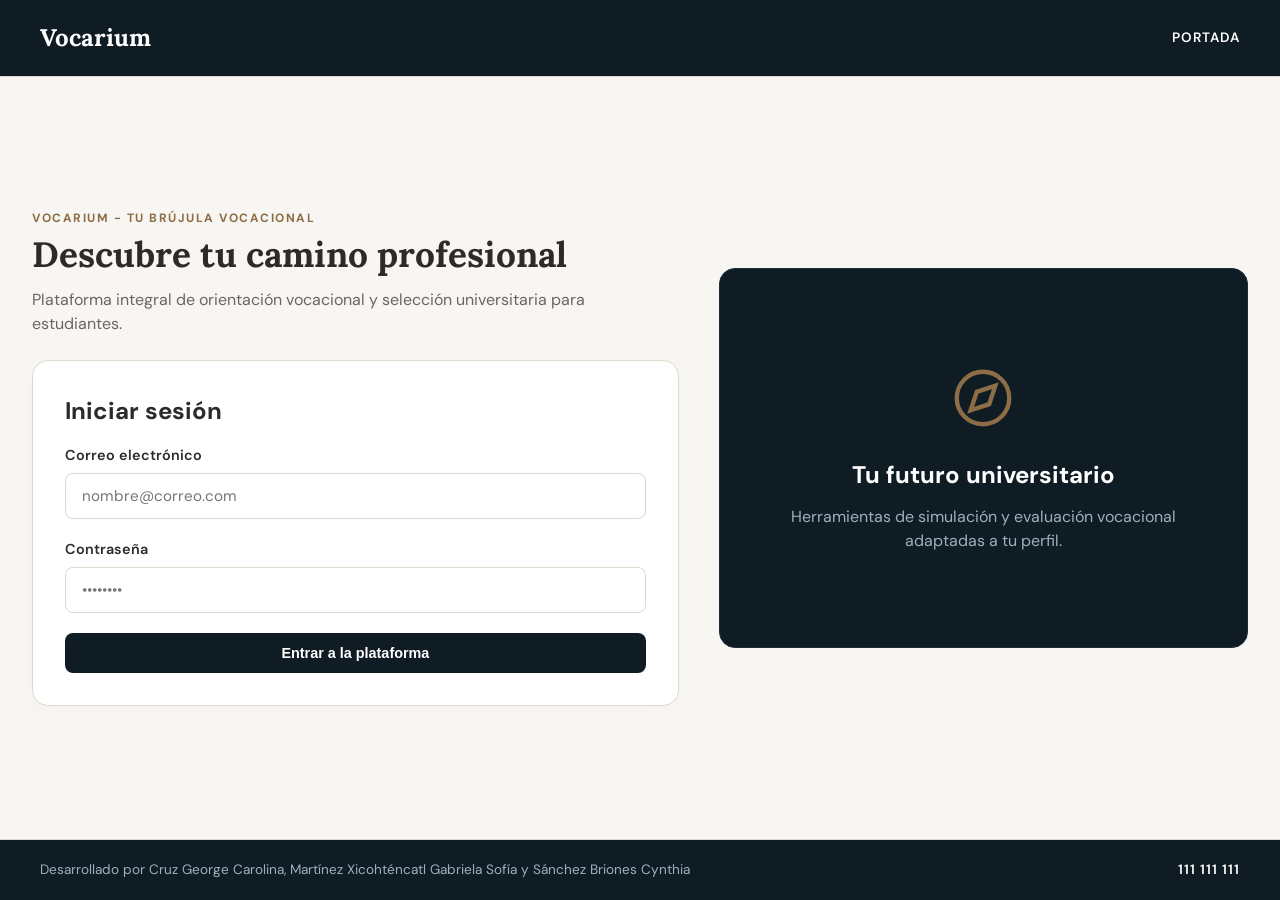
==== commit 33eee43f: "Actualización para formulario y cosillas del inicio" ====
--- a/index.html
+++ b/index.html
@@ -149,13 +149,22 @@
         <main class="container-centered container-split">
             <div>
                 <p class="subtitle">VOCARIUM - TU BRÚJULA VOCACIONAL</p>
-                <h1 class="main-title">Sistema Integral de Orientación Profesional</h1>
-                <p class="description">Bienvenido a nuestra plataforma institucional de asesoría vocacional y selección universitaria en México.</p>
+                <h1 class="main-title">Descubre tu camino profesional</h1>
+                <p class="description">Plataforma integral de orientación vocacional y selección universitaria para estudiantes.</p>
                 
-                <div class="card">
-                    <h2 style="margin-bottom: 1rem;">Acceso al Sistema</h2>
-                    <p class="description" style="margin-bottom: 1rem;">El sistema se encuentra en modalidad de evaluación abierta. Haz clic en el botón para ingresar directamente a la plataforma.</p>
-                    <button type="button" class="btn btn-primary" id="boton-ingresar-portada" style="width: 100%;">Iniciar Sesión / Entrar</button>
+                <div class="card" id="tarjeta-inicio-sesion">
+                    <h2 style="margin-bottom: 1rem;">Iniciar sesión</h2>
+                    <form id="formulario-login">
+                        <div class="form-group">
+                            <label for="login-correo">Correo electrónico</label>
+                            <input type="email" id="login-correo" placeholder="nombre@correo.com">
+                        </div>
+                        <div class="form-group">
+                            <label for="login-pass">Contraseña</label>
+                            <input type="password" id="login-pass" placeholder="••••••••">
+                        </div>
+                        <button type="submit" class="btn btn-primary" style="width: 100%;">Entrar a la plataforma</button>
+                    </form>
                 </div>
             </div>
 
@@ -165,7 +174,7 @@
                     <polygon points="16.24 7.76 14.12 14.12 7.76 16.24 9.88 9.88 16.24 7.76"></polygon>
                 </svg>
                 <h3 style="font-family: var(--font-serif); font-size: 1.5rem; margin-bottom: 0.75rem;">Tu futuro universitario</h3>
-                <p class="description" style="color: #a0aec0; margin-bottom: 0;">Herramientas avanzadas de simulación y evaluación vocacional.</p>
+                <p class="description" style="color: #a0aec0; margin-bottom: 0;">Herramientas de simulación y evaluación vocacional adaptadas a tu perfil.</p>
             </div>
         </main>
         
@@ -184,8 +193,8 @@
         <main class="container-centered container-split">
             <div>
                 <p class="subtitle">CONÓCENOS</p>
-                <h1 class="main-title">Orientación vocacional estratégica para tu futuro</h1>
-                <p class="description">Vocarium es una plataforma diseñada para guiar a los estudiantes en la toma de decisiones académicas y profesionales. Combinamos la evaluación de competencias individuales con una amplia base de datos sobre la oferta superior en México.</p>
+                <h1 class="main-title">Orientación vocacional para tu futuro</h1>
+                <p class="description">Vocarium es una plataforma diseñada para guiar a los estudiantes en la toma de decisiones académicas y profesionales. Combinamos la evaluación de competencias individuales con información sobre la oferta superior en México.</p>
                 
                 <div class="card" style="margin-bottom: 1.5rem;">
                     <h3 style="margin-bottom: 0.5rem; color: #8c6d46;">Nuestra Misión</h3>
@@ -197,7 +206,7 @@
 
             <div style="display: grid; gap: 1rem;">
                 <div class="card" style="border-left: 4px solid #8c6d46;">
-                    <h4>1. Test Vocacional Inteligente</h4>
+                    <h4>1. Test Vocacional</h4>
                     <p class="description" style="margin-bottom: 0; font-size: 0.85rem;">Evalúa tus afinidades analíticas, creativas, sociales, jurídicas y directivas.</p>
                 </div>
                 <div class="card" style="border-left: 4px solid #8c6d46;">
@@ -251,7 +260,7 @@
                     <div class="card-badge">2</div>
                     <div class="card-info">
                         <h3>Explora universidades y oferta superior</h3>
-                        <p>Filtra universidades públicas y privadas con nuestro formulario avanzado.</p>
+                        <p>Filtra universidades públicas y privadas con nuestro formulario.</p>
                     </div>
                     <div>&rarr;</div>
                 </div>
@@ -486,30 +495,26 @@
             <button class="nav-item" data-destino="simulador">Simulador y Promedio</button>
         </nav>
 
-        <main class="container-centered container-split">
-            <div>
+        <main class="container-centered" style="flex-direction: column; align-items: center; max-width: 900px;">
+            <div style="width: 100%; margin-bottom: 2rem;">
                 <p class="subtitle">FILTRADO DE INSTITUCIONES</p>
-                <h1 class="main-title">Formulario Avanzado de Selección</h1>
-                <p class="description">Utiliza este formulario validado para encontrar las opciones académicas ideales según tus criterios específicos de ubicación, presupuesto y tipo de institución.</p>
-                <div class="card" style="background-color: #0f1c24; color: #ffffff; border: 1px solid #1a2d3d;">
-                    <h3 style="color: #8c6d46; margin-bottom: 0.5rem;">Criterios de Validación</h3>
-                    <p class="description" style="color: #cbd5e1; font-size: 0.9rem; margin-bottom: 0;">El campo de correo requiere formato institucional válido (ejemplo@correo.com) y el presupuesto mensual debe ser un valor numérico mayor a $500 pesos.</p>
-                </div>
-            </div>
-
-            <div class="results-sidebar">
+                <h1 class="main-title">Formulario de Selección Universitaria</h1>
+                <p class="description">Utiliza este formulario para encontrar las opciones académicas ideales según tus criterios específicos de ubicación, presupuesto y tipo de institución.</p>
+            </div>
+
+            <div class="results-sidebar" style="width: 100%;">
                 <span class="subtitle">FORMULARIO INSTITUCIONAL</span>
                 <h3 style="margin-top: 0.5rem; margin-bottom: 1rem;">Parámetros de Búsqueda</h3>
                 
                 <form id="formulario-filtros-avanzado" novalidate>
                     <div class="grupo-formulario-oscuro">
-                        <label for="campo-correo-aspirante">Correo de Contacto (Validación de formato)</label>
+                        <label for="campo-correo-aspirante">Correo de Contacto</label>
                         <input type="text" id="campo-correo-aspirante" placeholder="nombre@correo.com" required>
                         <span id="error-correo" class="mensaje-error hidden">Por favor ingresa un correo electrónico válido (ej. usuario@dominio.com).</span>
                     </div>
 
                     <div class="grupo-formulario-oscuro">
-                        <label for="campo-presupuesto">Presupuesto Mensual Mínimo ($ MXN) [Validación > $500]</label>
+                        <label for="campo-presupuesto">Presupuesto Mensual Mínimo ($ MXN)</label>
                         <input type="number" id="campo-presupuesto" placeholder="Ej. 2500" required>
                         <span id="error-presupuesto" class="mensaje-error hidden">El presupuesto debe ser un número válido mayor a $500 MXN.</span>
                     </div>
@@ -546,7 +551,7 @@
                         </select>
                     </div>
 
-                    <button type="submit" class="boton-filtrar">Ejecutar Búsqueda Validada</button>
+                    <button type="submit" class="boton-filtrar">Ejecutar Búsqueda</button>
                 </form>
             </div>
         </main>
@@ -577,8 +582,9 @@
                 <h1 class="main-title">Instituciones Recomendadas</h1>
                 <p class="description" id="texto-filtros-aplicados" style="margin-bottom: 1.5rem;"></p>
 
-                <div class="actions-row">
-                    <button type="button" class="btn btn-secondary" id="boton-regresar-formulario">&larr; Modificar Formulario</button>
+                <div class="actions-row" style="display: flex; gap: 1rem; flex-wrap: wrap;">
+                    <button type="button" class="btn btn-secondary" id="boton-regresar-formulario" style="flex: 1;">&larr; Modificar Formulario</button>
+                    <button type="button" class="btn btn-primary" id="boton-ir-simulador-desde-universidades" style="flex: 1;">Ir al Simulador &rarr;</button>
                 </div>
             </div>
 
@@ -657,11 +663,14 @@
         const vistaResultadosUniversidades = document.getElementById('vista-resultados-universidades');
         const vistaSimulador = document.getElementById('vista-simulador');
 
-        const botonIngresarPortada = document.getElementById('boton-ingresar-portada');
+        const formularioLogin = document.getElementById('formulario-login');
         const botonIniciarMenu = document.getElementById('boton-iniciar-menu');
 
-        if (botonIngresarPortada) {
-            botonIngresarPortada.addEventListener('click', () => {
+        let testCompletado = false;
+
+        if (formularioLogin) {
+            formularioLogin.addEventListener('submit', (evento) => {
+                evento.preventDefault();
                 cambiarVistaGlobal(vistaConocenos);
             });
         }
@@ -684,14 +693,32 @@
             vistaDestino.classList.remove('hidden');
         }
 
-        document.querySelectorAll('.sub-navbar button, .option-card, #logo-menu, #logo-resultados, #logo-formulario, #logo-simulador, #tarjeta-ir-test, #tarjeta-ir-buscador, #tarjeta-ir-simulador, #boton-ir-buscador-desde-resultados, #boton-ir-simulador-desde-resultados').forEach(elemento => {
+        document.querySelectorAll('.sub-navbar button, .option-card, #logo-menu, #logo-resultados, #logo-formulario, #logo-simulador, #tarjeta-ir-test, #tarjeta-ir-buscador, #tarjeta-ir-simulador, #boton-ir-buscador-desde-resultados, #boton-ir-simulador-desde-resultados, #boton-ir-simulador-desde-universidades').forEach(elemento => {
             elemento.addEventListener('click', function() {
                 const destino = this.getAttribute('data-destino') || this.id;
+                
+                if ((destino === 'test' || destino === 'tarjeta-ir-test') && testCompletado) {
+                    alert("Ya has completado el test vocacional.");
+                    return;
+                }
+
+                if ((destino === 'formulario-universidades' || destino === 'tarjeta-ir-buscador' || destino === 'boton-ir-buscador-desde-resultados') && !testCompletado) {
+                    alert("Debes completar primero el Test Vocacional (Sección 1) antes de acceder al Buscador Universitario.");
+                    cambiarVistaGlobal(vistaTest);
+                    return;
+                }
+
+                if ((destino === 'simulador' || destino === 'tarjeta-ir-simulador' || destino === 'boton-ir-simulador-desde-resultados' || destino === 'boton-ir-simulador-desde-universidades') && !testCompletado) {
+                    alert("Debes completar primero el Test Vocacional (Sección 1) antes de acceder al Simulador.");
+                    cambiarVistaGlobal(vistaTest);
+                    return;
+                }
+
                 if (destino === 'menu' || destino === 'logo-menu') cambiarVistaGlobal(vistaMenu);
                 else if (destino === 'test' || destino === 'tarjeta-ir-test') cambiarVistaGlobal(vistaTest);
                 else if (destino === 'resultados') cambiarVistaGlobal(vistaResultados);
                 else if (destino === 'formulario-universidades' || destino === 'tarjeta-ir-buscador' || destino === 'boton-ir-buscador-desde-resultados') cambiarVistaGlobal(vistaFormularioUniversidades);
-                else if (destino === 'simulador' || destino === 'tarjeta-ir-simulador' || destino === 'boton-ir-simulador-desde-resultados') cambiarVistaGlobal(vistaSimulador);
+                else if (destino === 'simulador' || destino === 'tarjeta-ir-simulador' || destino === 'boton-ir-simulador-desde-resultados' || destino === 'boton-ir-simulador-desde-universidades') cambiarVistaGlobal(vistaSimulador);
             });
         });
 
@@ -722,6 +749,7 @@
                     actualizarInterfazTest();
                 } else {
                     calcularResultadoTestCompleto();
+                    testCompletado = true;
                     cambiarVistaGlobal(vistaResultados);
                 }
             });
--- a/VocariumCompleto.css
+++ b/VocariumCompleto.css
@@ -1,16 +1,16 @@
 :root {
-    --bg-primary: #f8f6f2;
-    --bg-surface: #ffffff;
-    --bg-card: #f2ede4;
-    --text-main: #2d2b2a;
-    --text-muted: #6b6560;
-    --accent-brown: #8c6d46;
-    --accent-hover: #6e5434;
-    --accent-light: #e8dfd1;
-    --border-color: #e0d8cc;
-    --error-color: #d9534f;
-    --font-sans: 'Inter', 'DM Sans', system-ui, -apple-system, sans-serif;
-    --font-serif: 'Lora', 'Playfair Display', Georgia, serif;
+    --fondo-primario: #f8f6f2;
+    --fondo-superficie: #ffffff;
+    --fondo-tarjeta: #f2ede4;
+    --texto-principal: #2d2b2a;
+    --texto-atenuado: #6b6560;
+    --acento-marron: #8c6d46;
+    --acento-hover: #6e5434;
+    --acento-claro: #e8dfd1;
+    --color-borde: #e0d8cc;
+    --color-error: #d9534f;
+    --fuente-sans: 'Inter', 'DM Sans', system-ui, -apple-system, sans-serif;
+    --fuente-serif: 'Lora', 'Playfair Display', Georgia, serif;
 }
 
 * {
@@ -24,9 +24,9 @@
 }
 
 body {
-    background-color: var(--bg-primary);
-    color: var(--text-main);
-    font-family: var(--font-sans);
+    background-color: var(--fondo-primario);
+    color: var(--texto-principal);
+    font-family: var(--fuente-sans);
     line-height: 1.5;
     display: flex;
     flex-direction: column;
@@ -37,10 +37,9 @@
     display: none !important;
 }
 
-/* Header oscuro superior */
 header.header, header.navbar, header.encabezado {
     background-color: #0f1c24;
-    border-bottom: 1px solid var(--border-color);
+    border-bottom: 1px solid var(--color-borde);
     padding: 1.25rem 2.5rem;
     display: flex;
     justify-content: space-between;
@@ -48,7 +47,7 @@
 }
 
 .logo, .header-logo {
-    font-family: var(--font-serif);
+    font-family: var(--fuente-serif);
     font-size: 1.5rem;
     font-weight: 700;
     color: #ffffff;
@@ -64,10 +63,9 @@
     text-transform: uppercase;
 }
 
-/* Menú Horizontal Integrado */
 .sub-navbar {
-    background-color: var(--bg-surface);
-    border-bottom: 1px solid var(--border-color);
+    background-color: var(--fondo-superficie);
+    border-bottom: 1px solid var(--color-borde);
     display: flex;
     justify-content: center;
     gap: 1rem;
@@ -80,25 +78,24 @@
     background: none;
     border: none;
     padding: 0.85rem 1.25rem;
-    font-family: var(--font-sans);
+    font-family: var(--fuente-sans);
     font-size: 0.9rem;
     font-weight: 600;
-    color: var(--text-muted);
+    color: var(--texto-atenuado);
     cursor: pointer;
     border-bottom: 3px solid transparent;
     transition: all 0.2s ease;
 }
 
 .nav-item:hover {
-    color: var(--accent-brown);
+    color: var(--acento-marron);
 }
 
 .nav-item.active {
-    color: var(--accent-brown);
-    border-bottom-color: var(--accent-brown);
-}
-
-/* Estructura para centrar y evitar amontonamientos */
+    color: var(--acento-marron);
+    border-bottom-color: var(--acento-marron);
+}
+
 .section-wrapper {
     flex: 1;
     display: flex;
@@ -130,31 +127,31 @@
 }
 
 .card {
-    background: var(--bg-surface);
+    background: var(--fondo-superficie);
     border-radius: 16px;
     padding: 2rem;
-    border: 1px solid var(--border-color);
+    border: 1px solid var(--color-borde);
     box-shadow: 0 4px 12px rgba(0,0,0,0.02);
 }
 
 .subtitle {
     font-size: 0.75rem;
     letter-spacing: 1.5px;
-    color: var(--accent-brown);
+    color: var(--acento-marron);
     font-weight: 700;
     text-transform: uppercase;
     margin-bottom: 0.4rem;
 }
 
 .main-title {
-    font-family: var(--font-serif);
+    font-family: var(--fuente-serif);
     font-size: 2.2rem;
     line-height: 1.2;
     margin-bottom: 0.75rem;
 }
 
 .description {
-    color: var(--text-muted);
+    color: var(--texto-atenuado);
     margin-bottom: 1.5rem;
 }
 
@@ -168,22 +165,22 @@
 .form-group label {
     font-size: 0.9rem;
     font-weight: 600;
-    color: var(--text-main);
+    color: var(--texto-principal);
 }
 
 .form-group input, .form-group select {
     padding: 0.75rem 1rem;
-    border: 1px solid var(--border-color);
+    border: 1px solid var(--color-borde);
     border-radius: 8px;
-    font-family: var(--font-sans);
+    font-family: var(--fuente-sans);
     font-size: 0.95rem;
-    background-color: var(--bg-surface);
+    background-color: var(--fondo-superficie);
     outline: none;
     transition: border-color 0.2s;
 }
 
 .form-group input:focus, .form-group select:focus {
-    border-color: var(--accent-brown);
+    border-color: var(--acento-marron);
 }
 
 .btn {
@@ -210,13 +207,13 @@
 }
 
 .btn-secondary {
-    background-color: var(--bg-surface);
-    color: var(--text-main);
-    border: 1px solid var(--border-color);
+    background-color: var(--fondo-superficie);
+    color: var(--texto-principal);
+    border: 1px solid var(--color-borde);
 }
 
 .btn-secondary:hover {
-    background-color: var(--bg-card);
+    background-color: var(--fondo-tarjeta);
 }
 
 .card-links {
@@ -227,7 +224,7 @@
 }
 
 .card-links a {
-    color: var(--accent-brown);
+    color: var(--acento-marron);
     text-decoration: none;
 }
 
@@ -241,8 +238,8 @@
 }
 
 .option-card {
-    background: var(--bg-surface);
-    border: 1px solid var(--border-color);
+    background: var(--fondo-superficie);
+    border: 1px solid var(--color-borde);
     border-radius: 12px;
     padding: 1.25rem 1.5rem;
     display: flex;
@@ -253,13 +250,13 @@
 }
 
 .option-card:hover {
-    border-color: var(--accent-brown);
+    border-color: var(--acento-marron);
     transform: translateY(-2px);
 }
 
 .card-badge {
-    background: var(--bg-card);
-    color: var(--accent-brown);
+    background: var(--fondo-tarjeta);
+    color: var(--acento-marron);
     width: 36px;
     height: 36px;
     border-radius: 50%;
@@ -280,7 +277,7 @@
 
 .card-info p {
     font-size: 0.85rem;
-    color: var(--text-muted);
+    color: var(--texto-atenuado);
 }
 
 .progreso-container {
@@ -290,7 +287,7 @@
 .progreso-text {
     font-size: 0.85rem;
     font-weight: 600;
-    color: var(--text-muted);
+    color: var(--texto-atenuado);
     display: block;
     margin-bottom: 0.4rem;
 }
@@ -298,21 +295,21 @@
 .barra-bg {
     width: 100%;
     height: 6px;
-    background: var(--border-color);
+    background: var(--color-borde);
     border-radius: 3px;
     overflow: hidden;
 }
 
 .barra-fill {
     height: 100%;
-    background: var(--accent-brown);
+    background: var(--acento-marron);
     width: 33.33%;
     transition: width 0.3s ease;
 }
 
 .question-card {
-    background: var(--bg-surface);
-    border: 1px solid var(--border-color);
+    background: var(--fondo-superficie);
+    border: 1px solid var(--color-borde);
     border-radius: 12px;
     padding: 1.5rem;
     margin-bottom: 1.5rem;
@@ -338,25 +335,25 @@
 
 .btn-option {
     padding: 0.8rem 1rem;
-    background: var(--bg-surface);
-    border: 1px solid var(--border-color);
+    background: var(--fondo-superficie);
+    border: 1px solid var(--color-borde);
     border-radius: 8px;
     text-align: left;
     cursor: pointer;
     font-size: 0.9rem;
-    color: var(--text-main);
+    color: var(--texto-principal);
     transition: all 0.2s;
 }
 
 .btn-option:hover {
-    border-color: var(--accent-brown);
-    background: var(--bg-card);
+    border-color: var(--acento-marron);
+    background: var(--fondo-tarjeta);
 }
 
 .btn-option.selected {
     background: #f4eee3;
-    color: var(--text-main);
-    border-color: var(--accent-brown);
+    color: var(--texto-principal);
+    border-color: var(--acento-marron);
 }
 
 .actions-row {
@@ -366,7 +363,6 @@
     margin-top: 1.5rem;
 }
 
-/* Tarjeta lateral corporativa en azul fuerte para la exploración guiada y universidades */
 .results-sidebar {
     background-color: #0f1c24;
     color: #ffffff;
@@ -377,7 +373,7 @@
 }
 
 .results-sidebar h3 {
-    font-family: var(--font-serif);
+    font-family: var(--fuente-serif);
     color: #ffffff;
     margin-bottom: 0.75rem;
     font-size: 1.35rem;
@@ -416,8 +412,8 @@
 }
 
 .calc-box {
-    background: var(--bg-surface);
-    border: 1px solid var(--border-color);
+    background: var(--fondo-superficie);
+    border: 1px solid var(--color-borde);
     border-radius: 8px;
     padding: 1.25rem;
     margin-top: 1rem;
@@ -426,11 +422,10 @@
 .calc-result {
     font-size: 1.25rem;
     font-weight: 700;
-    color: var(--accent-brown);
+    color: var(--acento-marron);
     margin-top: 0.5rem;
 }
 
-/* Pie de página (Footer) fijo abajo */
 footer.footer {
     background-color: #0f1c24;
     color: #ffffff;
@@ -439,7 +434,7 @@
     justify-content: space-between;
     align-items: center;
     font-size: 0.85rem;
-    border-top: 1px solid var(--border-color);
+    border-top: 1px solid var(--color-borde);
     margin-top: auto;
 }
 
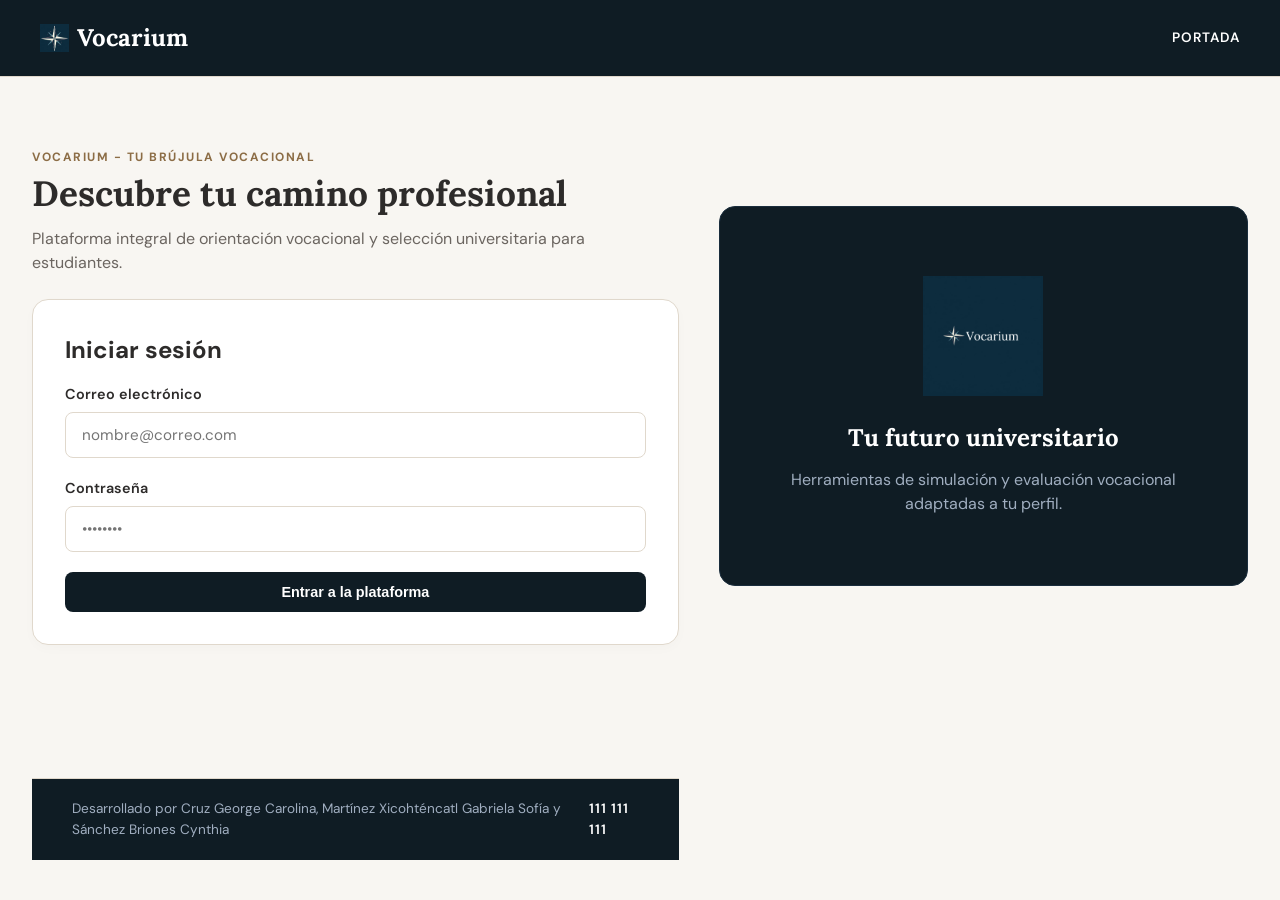
==== commit 0ee92190: "Actualización para incluir el logo" ====
--- a/index.html
+++ b/index.html
@@ -143,7 +143,10 @@
 
     <section id="vista-portada" class="section-wrapper">
         <header class="header">
-            <div class="header-logo">Vocarium</div>
+            <div class="header-logo" style="display: flex; align-items: center; gap: 0.5rem;">
+                <img src="SoloLogo.png" alt="Icono" style="height: 28px; width: auto;">
+                <span>Vocarium</span>
+            </div>
             <div class="header-nav">PORTADA</div>
         </header>
         <main class="container-centered container-split">
@@ -169,14 +172,10 @@
             </div>
 
             <div style="background-color: #0f1c24; color: white; border-radius: 16px; padding: 3rem 2rem; text-align: center; display: flex; flex-direction: column; align-items: center; justify-content: center; min-height: 380px; border: 1px solid #1a2d3d;">
-                <svg viewBox="0 0 24 24" fill="none" stroke="#8c6d46" stroke-width="1.5" width="70" height="70" style="margin-bottom: 1.5rem;">
-                    <circle cx="12" cy="12" r="9"></circle>
-                    <polygon points="16.24 7.76 14.12 14.12 7.76 16.24 9.88 9.88 16.24 7.76"></polygon>
-                </svg>
-                <h3 style="font-family: var(--font-serif); font-size: 1.5rem; margin-bottom: 0.75rem;">Tu futuro universitario</h3>
+                <img src="LogoVocarium.jpeg" alt="Logo Vocarium" style="max-width: 120px; height: auto; margin-bottom: 1.5rem; object-fit: contain;">
+                <h3 style="font-family: var(--fuente-serif); font-size: 1.5rem; margin-bottom: 0.75rem;">Tu futuro universitario</h3>
                 <p class="description" style="color: #a0aec0; margin-bottom: 0;">Herramientas de simulación y evaluación vocacional adaptadas a tu perfil.</p>
             </div>
-        </main>
         
         <footer class="footer">
             <div class="footer-credits">Desarrollado por Cruz George Carolina, Martínez Xicohténcatl Gabriela Sofía y Sánchez Briones Cynthia</div>
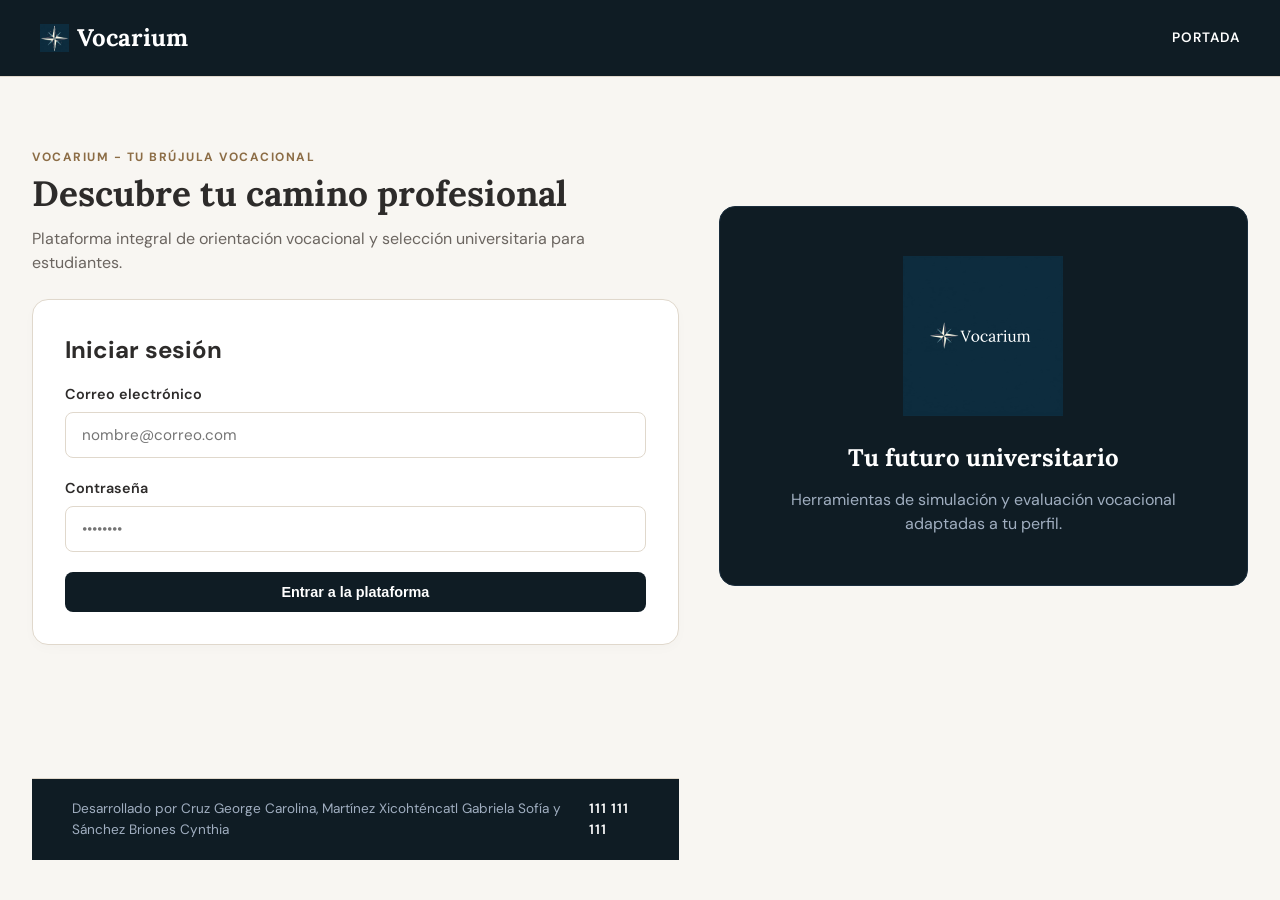
==== commit 4242c672: "Actualización cambio de tamaño del logo" ====
--- a/index.html
+++ b/index.html
@@ -172,7 +172,7 @@
             </div>
 
             <div style="background-color: #0f1c24; color: white; border-radius: 16px; padding: 3rem 2rem; text-align: center; display: flex; flex-direction: column; align-items: center; justify-content: center; min-height: 380px; border: 1px solid #1a2d3d;">
-                <img src="LogoVocarium.jpeg" alt="Logo Vocarium" style="max-width: 120px; height: auto; margin-bottom: 1.5rem; object-fit: contain;">
+                <img src="LogoVocarium.jpeg" alt="Logo Vocarium" style="max-width: 160px; height: auto; margin-bottom: 1.5rem; object-fit: contain;">
                 <h3 style="font-family: var(--fuente-serif); font-size: 1.5rem; margin-bottom: 0.75rem;">Tu futuro universitario</h3>
                 <p class="description" style="color: #a0aec0; margin-bottom: 0;">Herramientas de simulación y evaluación vocacional adaptadas a tu perfil.</p>
             </div>
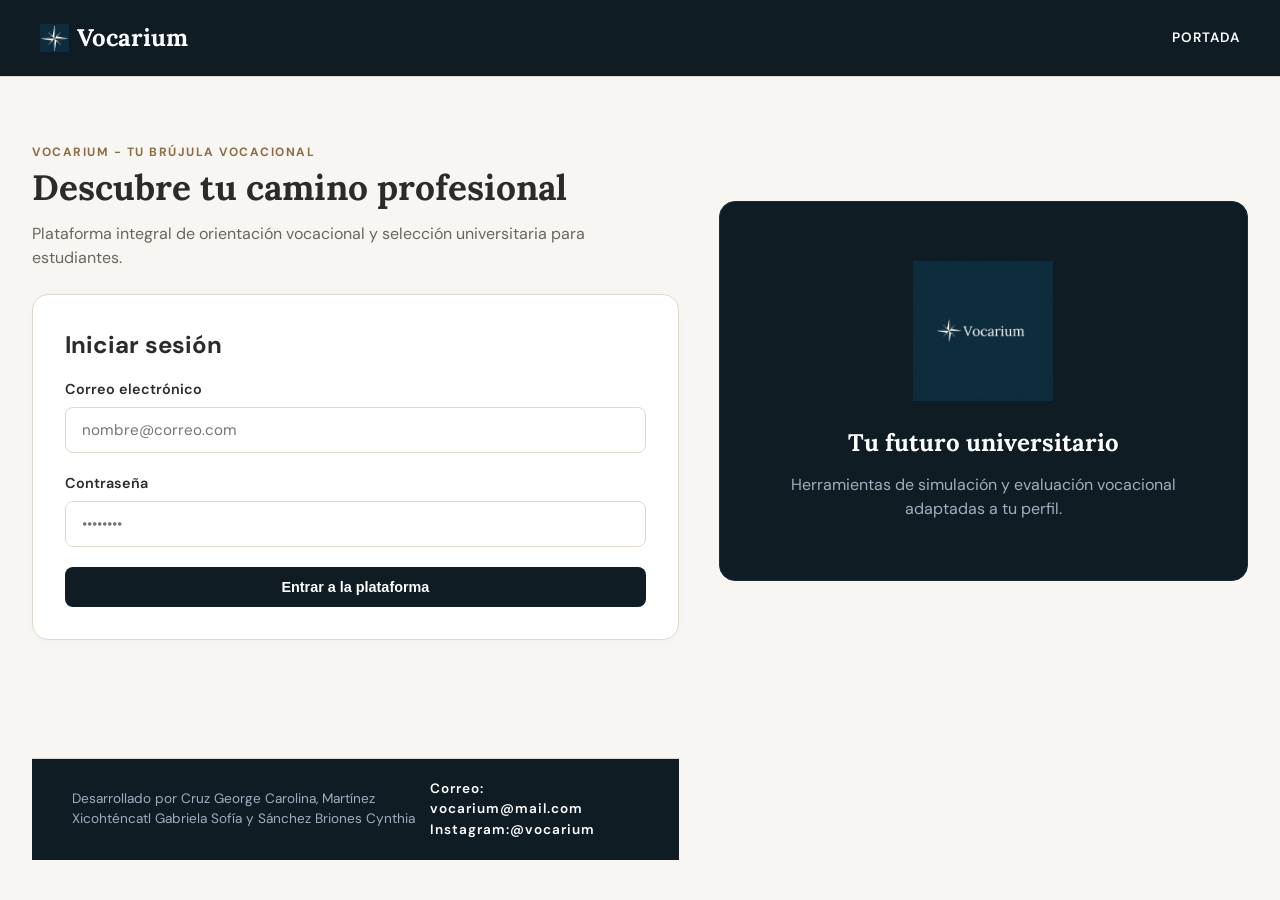
==== commit eb7aa106: "Actualización de datos y tamaño de imagen" ====
--- a/index.html
+++ b/index.html
@@ -172,14 +172,14 @@
             </div>
 
             <div style="background-color: #0f1c24; color: white; border-radius: 16px; padding: 3rem 2rem; text-align: center; display: flex; flex-direction: column; align-items: center; justify-content: center; min-height: 380px; border: 1px solid #1a2d3d;">
-                <img src="LogoVocarium.jpeg" alt="Logo Vocarium" style="max-width: 160px; height: auto; margin-bottom: 1.5rem; object-fit: contain;">
+                <img src="LogoVocarium.jpeg" alt="Logo Vocarium" style="max-width: 140px; height: auto; margin-bottom: 1.5rem; object-fit: contain;">
                 <h3 style="font-family: var(--fuente-serif); font-size: 1.5rem; margin-bottom: 0.75rem;">Tu futuro universitario</h3>
                 <p class="description" style="color: #a0aec0; margin-bottom: 0;">Herramientas de simulación y evaluación vocacional adaptadas a tu perfil.</p>
             </div>
         
         <footer class="footer">
             <div class="footer-credits">Desarrollado por Cruz George Carolina, Martínez Xicohténcatl Gabriela Sofía y Sánchez Briones Cynthia</div>
-            <div class="footer-info">111 111 111</div>
+            <div class="footer-info">Correo: vocarium@mail.com  Instagram:@vocarium</div>
         </footer>
     </section>
 
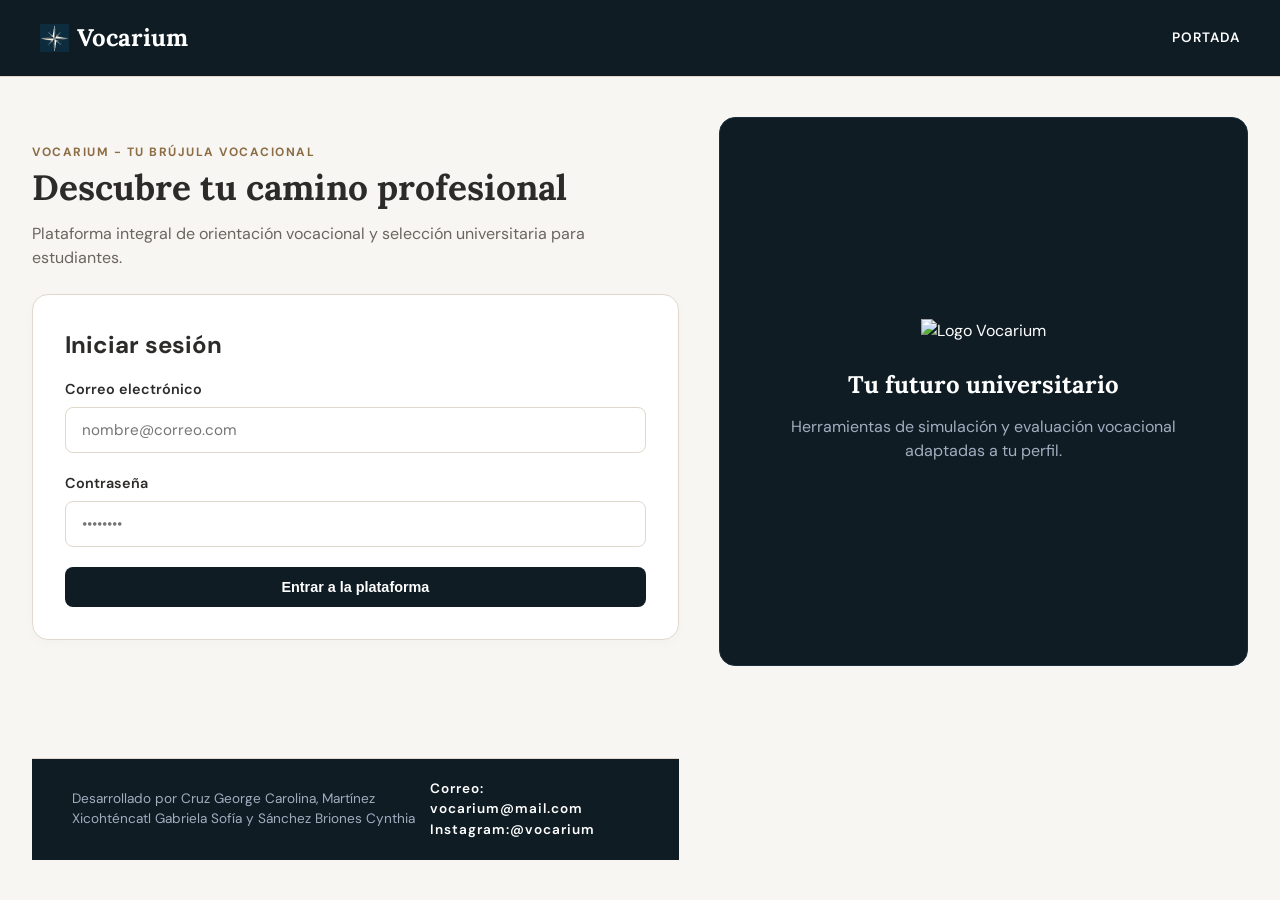
==== commit a029c11a: "Actualización para corregir error en el footer" ====
--- a/index.html
+++ b/index.html
@@ -171,8 +171,8 @@
                 </div>
             </div>
 
-            <div style="background-color: #0f1c24; color: white; border-radius: 16px; padding: 3rem 2rem; text-align: center; display: flex; flex-direction: column; align-items: center; justify-content: center; min-height: 380px; border: 1px solid #1a2d3d;">
-                <img src="LogoVocarium.jpeg" alt="Logo Vocarium" style="max-width: 140px; height: auto; margin-bottom: 1.5rem; object-fit: contain;">
+            <div style="background-color: #0f1c24; color: white; border-radius: 16px; padding: 3rem 2rem; text-align: center; display: flex; flex-direction: column; align-items: center; justify-content: center; min-height: 380px; height: 100%; border: 1px solid #1a2d3d;">
+                <img src="tu-logo.png" alt="Logo Vocarium" style="max-width: 150px; height: auto; margin-bottom: 1.5rem; object-fit: contain;">
                 <h3 style="font-family: var(--fuente-serif); font-size: 1.5rem; margin-bottom: 0.75rem;">Tu futuro universitario</h3>
                 <p class="description" style="color: #a0aec0; margin-bottom: 0;">Herramientas de simulación y evaluación vocacional adaptadas a tu perfil.</p>
             </div>
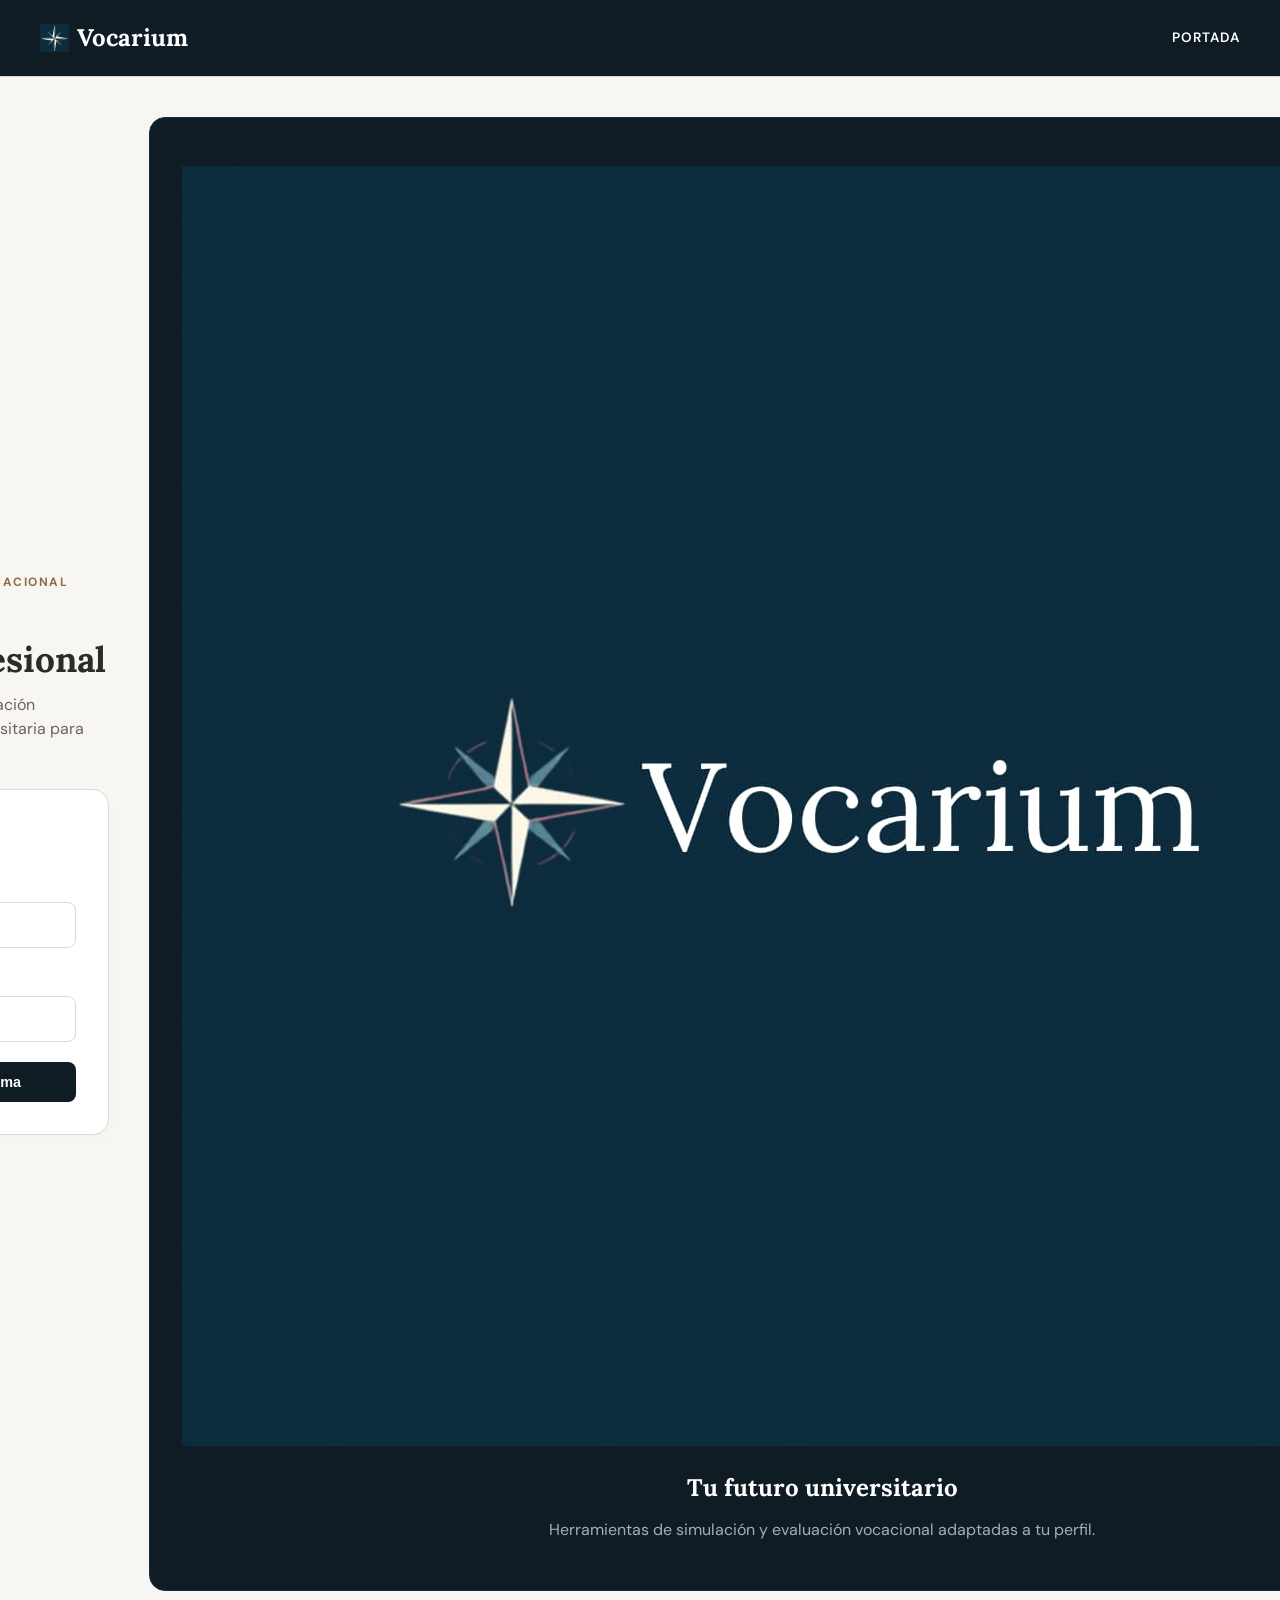
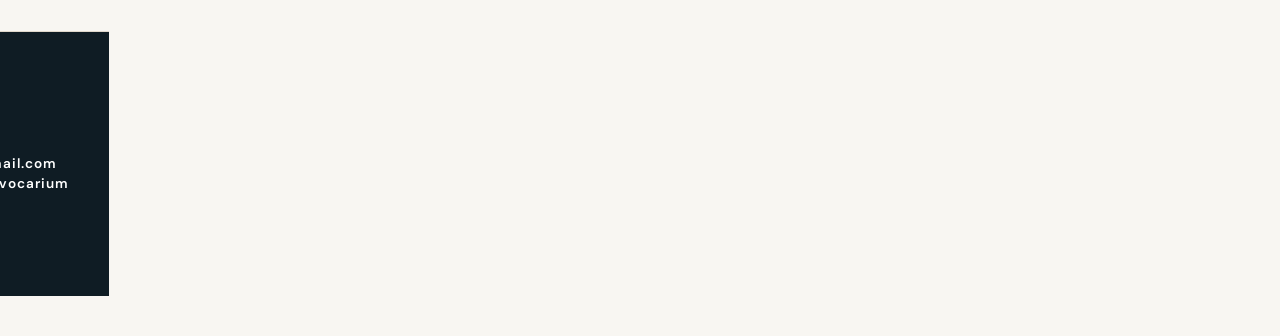
==== commit a340c51f: "Ahora si actualización para footer" ====
--- a/index.html
+++ b/index.html
@@ -172,7 +172,7 @@
             </div>
 
             <div style="background-color: #0f1c24; color: white; border-radius: 16px; padding: 3rem 2rem; text-align: center; display: flex; flex-direction: column; align-items: center; justify-content: center; min-height: 380px; height: 100%; border: 1px solid #1a2d3d;">
-                <img src="tu-logo.png" alt="Logo Vocarium" style="max-width: 150px; height: auto; margin-bottom: 1.5rem; object-fit: contain;">
+                <img src="LogoVocarium.jpeg" alt="Logo Vocarium" style="max-width: 120 px; height: auto; margin-bottom: 1.5rem; object-fit: contain;">
                 <h3 style="font-family: var(--fuente-serif); font-size: 1.5rem; margin-bottom: 0.75rem;">Tu futuro universitario</h3>
                 <p class="description" style="color: #a0aec0; margin-bottom: 0;">Herramientas de simulación y evaluación vocacional adaptadas a tu perfil.</p>
             </div>
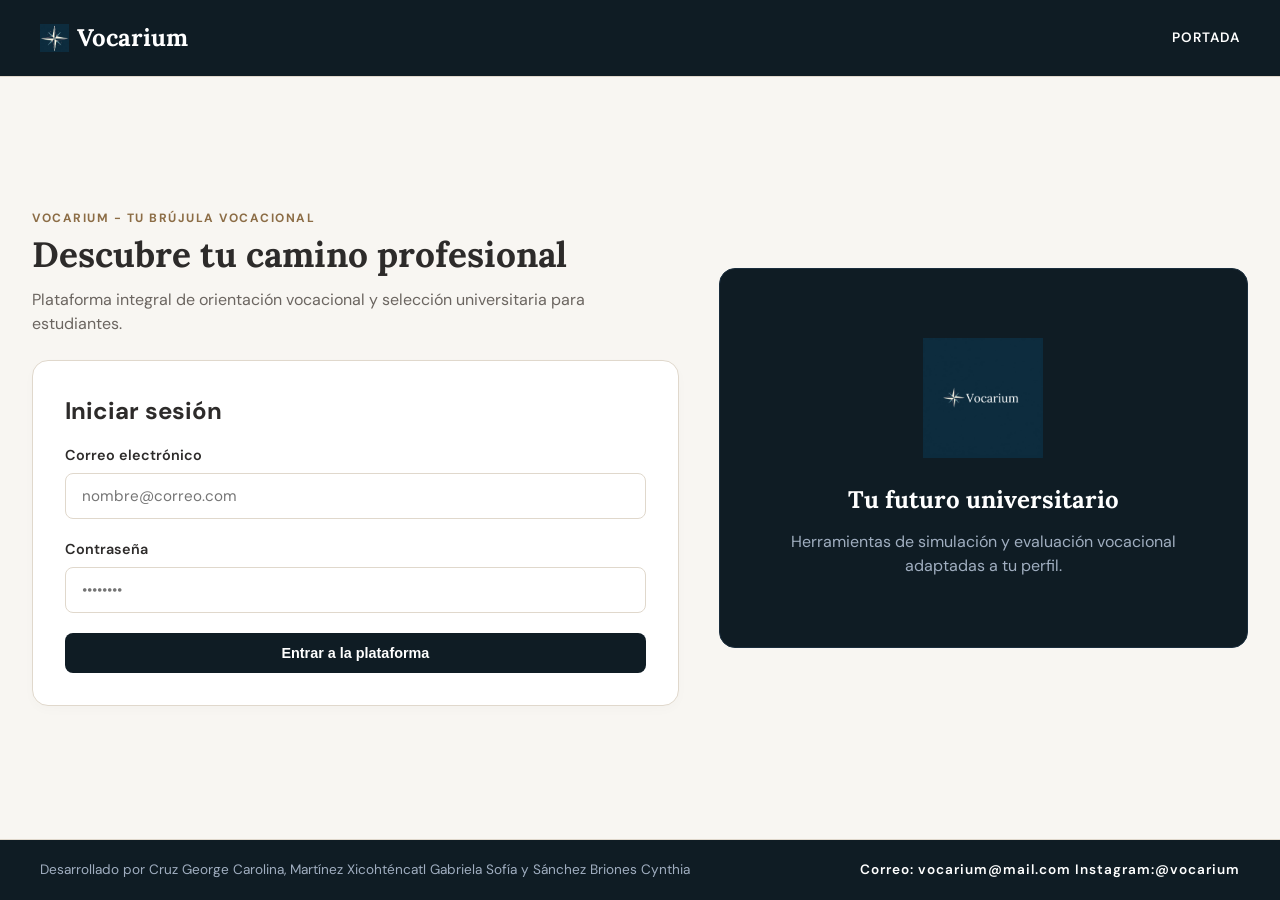
==== commit 261db18c: "Actualización (ahora si) de las imagenes del inicio" ====
--- a/index.html
+++ b/index.html
@@ -149,6 +149,7 @@
             </div>
             <div class="header-nav">PORTADA</div>
         </header>
+
         <main class="container-centered container-split">
             <div>
                 <p class="subtitle">VOCARIUM - TU BRÚJULA VOCACIONAL</p>
@@ -171,15 +172,16 @@
                 </div>
             </div>
 
-            <div style="background-color: #0f1c24; color: white; border-radius: 16px; padding: 3rem 2rem; text-align: center; display: flex; flex-direction: column; align-items: center; justify-content: center; min-height: 380px; height: 100%; border: 1px solid #1a2d3d;">
-                <img src="LogoVocarium.jpeg" alt="Logo Vocarium" style="max-width: 120 px; height: auto; margin-bottom: 1.5rem; object-fit: contain;">
+            <div style="background-color: #0f1c24; color: white; border-radius: 16px; padding: 3rem 2rem; text-align: center; display: flex; flex-direction: column; align-items: center; justify-content: center; min-height: 380px; border: 1px solid #1a2d3d;">
+                <img src="LogoVocarium.jpeg" alt="Logo Vocarium" style="max-width: 120px; height: auto; margin-bottom: 1.5rem; object-fit: contain;">
                 <h3 style="font-family: var(--fuente-serif); font-size: 1.5rem; margin-bottom: 0.75rem;">Tu futuro universitario</h3>
                 <p class="description" style="color: #a0aec0; margin-bottom: 0;">Herramientas de simulación y evaluación vocacional adaptadas a tu perfil.</p>
             </div>
+        </main>
         
         <footer class="footer">
             <div class="footer-credits">Desarrollado por Cruz George Carolina, Martínez Xicohténcatl Gabriela Sofía y Sánchez Briones Cynthia</div>
-            <div class="footer-info">Correo: vocarium@mail.com  Instagram:@vocarium</div>
+            <div class="footer-info">Correo: vocarium@mail.com       Instagram:@vocarium</div>
         </footer>
     </section>
 
